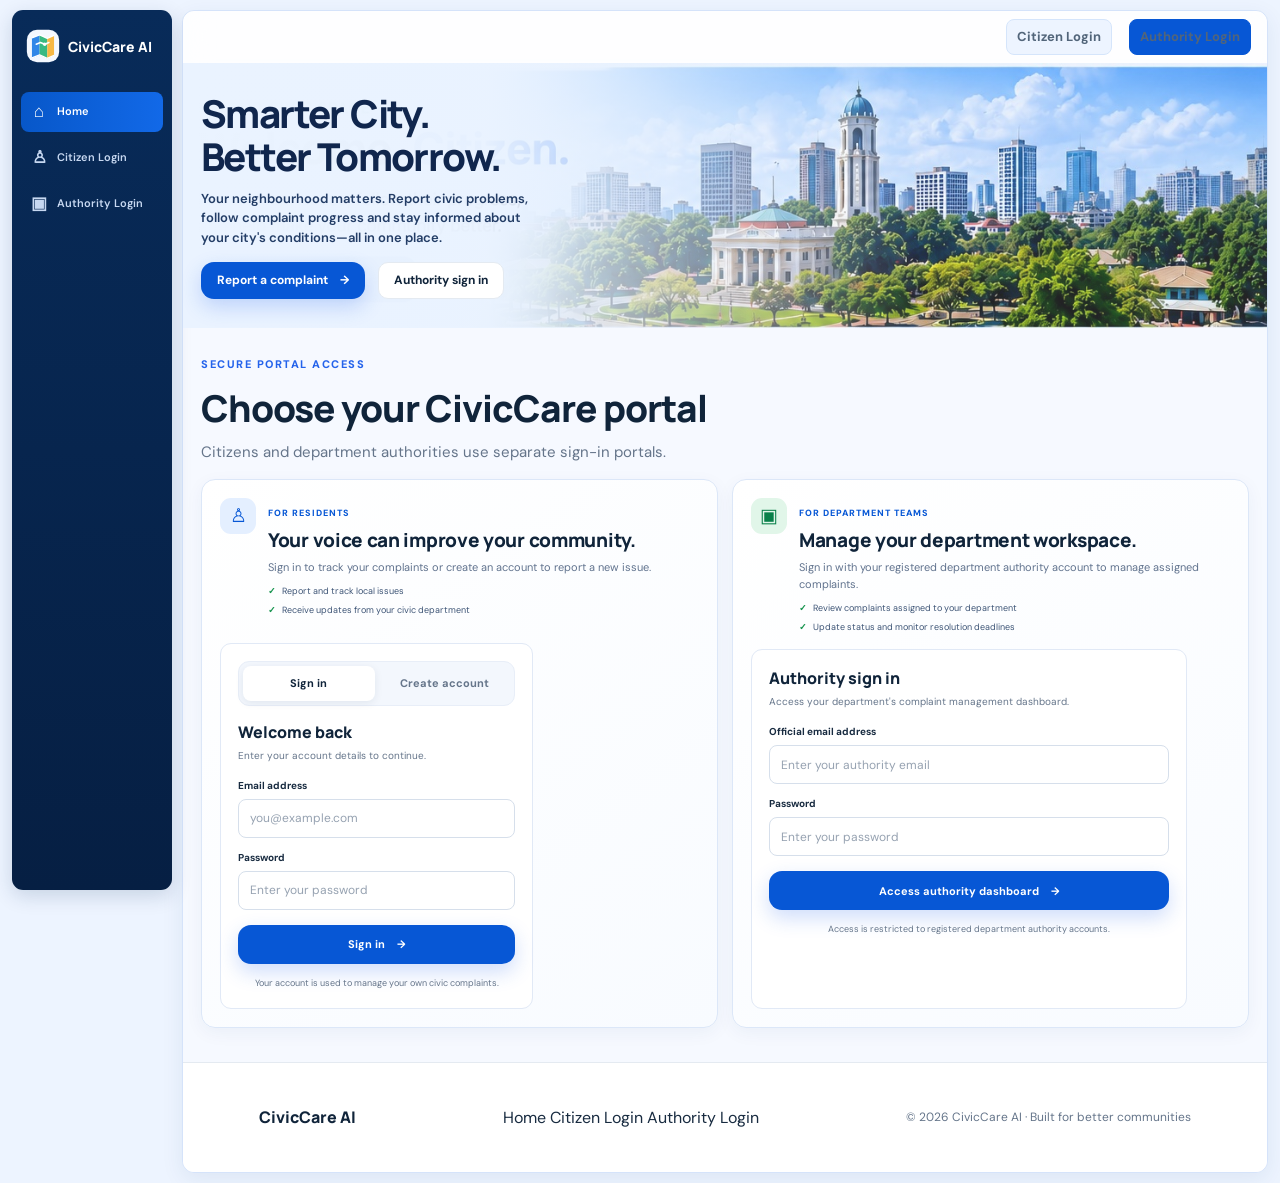
==== app/frontend/index.html @ 8f6accbf "Prepare CivicCare AI deployment Co-authored-by: Copilot <223556219+Copilot@users.noreply.github.com>" ====
<!DOCTYPE html>
<html lang="en">
<head>
    <meta charset="UTF-8">
    <meta name="viewport" content="width=device-width, initial-scale=1.0">
    <meta name="theme-color" content="#102b55">
    <meta name="description"
          content="CivicCare AI helps citizens report civic issues, track complaints and access urban safety information.">
    <title>CivicCare AI | Smarter Cities, Better Tomorrow</title>

    <link rel="preconnect" href="https://fonts.googleapis.com">
    <link rel="preconnect" href="https://fonts.gstatic.com" crossorigin>
    <link href="https://fonts.googleapis.com/css2?family=DM+Sans:wght@400;500;600;700;800&family=Manrope:wght@400;500;600;700;800&display=swap"
          rel="stylesheet">

    <link rel="stylesheet" href="css/style.css">
</head>

<body class="landing-page">

<div class="landing-shell">
<aside class="landing-sidebar" aria-label="CivicCare navigation">
    <a class="landing-sidebar-brand" href="#home">
        <img class="landing-brand-mark" src="assets/civiccare-mark.svg" alt="">
        <span>CivicCare AI</span>
    </a>
    <nav class="landing-sidebar-nav">
        <a class="is-active" href="#home"><span aria-hidden="true">⌂</span> Home</a>
        <a href="#citizen-access"><span aria-hidden="true">♙</span> Citizen Login</a>
        <a href="#authority-access"><span aria-hidden="true">▣</span> Authority Login</a>
    </nav>
</aside>
<div class="landing-content">
<header class="topbar">
    <nav class="public-nav" aria-label="Main navigation">
        <a class="landing-login-link citizen-login-link" href="#citizen-access">Citizen Login</a>
        <a class="landing-login-link authority-login-link" href="#authority-access">Authority Login</a>
    </nav>
</header>

<main>

    <!-- PUBLIC HERO -->
    <section class="hero" id="home">
        <div class="hero-content">

            <div class="eyebrow">
                <span class="status-dot"></span>
                SMARTER CIVIC SERVICES
            </div>

            <h1>
                Smarter City.<br>
                <span>Better Tomorrow.</span>
            </h1>

            <p class="hero-description">
                Your neighbourhood matters. Report civic problems,
                follow complaint progress and stay informed about
                your city's conditions—all in one place.
            </p>

            <div class="hero-actions">
                <a class="button button-primary" href="#citizen-access">
                    Report a complaint <span aria-hidden="true">→</span>
                </a>

                <a class="button button-secondary" href="#authority-access">
                    Authority sign in
                </a>
            </div>

            <div class="hero-note">
                <span aria-hidden="true">✓</span>
                A transparent connection between citizens and civic departments.
            </div>
        </div>

        <div class="hero-visual" aria-label="Illustration of a modern city">
            <div class="visual-glow"></div>

            <div class="visual-label">
                <span class="visual-label-icon">✦</span>
                <span>
                    <strong>Civic intelligence</strong>
                    <small>From reporting to resolution</small>
                </span>
            </div>

            <div class="city-art" aria-hidden="true">
                <div class="sun"></div>
                <div class="cloud cloud-one"></div>
                <div class="cloud cloud-two"></div>

                <div class="building building-one">
                    <span></span><span></span><span></span>
                </div>

                <div class="building building-two">
                    <span></span><span></span><span></span><span></span>
                </div>

                <div class="building building-three">
                    <span></span><span></span><span></span>
                </div>

                <div class="building building-four">
                    <span></span><span></span><span></span><span></span>
                </div>

                <div class="building building-five">
                    <span></span><span></span><span></span>
                </div>

                <div class="city-ground"></div>
                <div class="road"></div>
                <div class="road-line"></div>

                <div class="tree tree-one"><span></span></div>
                <div class="tree tree-two"><span></span></div>

                <div class="map-pin pin-one"><span>✓</span></div>
                <div class="map-pin pin-two"><span>+</span></div>
            </div>

            <div class="floating-card floating-card-top">
                <span class="floating-icon icon-blue">⌖</span>
                <span>
                    <strong>Report an issue</strong>
                    <small>Help improve your area</small>
                </span>
            </div>

            <div class="floating-card floating-card-bottom">
                <span class="floating-icon icon-green">✓</span>
                <span>
                    <strong>Track progress</strong>
                    <small>Stay informed at every step</small>
                </span>
                <span class="live-indicator"></span>
            </div>
        </div>
    </section>

    <!-- PORTAL SELECTION -->
    <section class="portal-section" id="portals" aria-labelledby="portals-title">

        <div class="section-heading">
            <div>
                <span class="section-kicker">SECURE PORTAL ACCESS</span>
                <h2 id="portals-title">Choose your CivicCare portal</h2>
                <p>Citizens and department authorities use separate sign-in portals.</p>
            </div>
        </div>

        <div class="portal-login-grid">

        <!-- CITIZEN LOGIN AND REGISTRATION -->
        <section class="auth-section citizen-auth-section" id="citizen-access"
                 aria-labelledby="citizen-auth-title">

            <div class="auth-intro">
                <span class="portal-icon citizen-icon" aria-hidden="true">♙</span>
                <span class="section-kicker">FOR RESIDENTS</span>
                <h2 id="citizen-auth-title">Your voice can improve your community.</h2>
                <p>
                    Sign in to track your complaints or create an
                    account to report a new issue.
                </p>
                <ul class="portal-benefits">
                    <li>Report and track local issues</li>
                    <li>Receive updates from your civic department</li>
                </ul>
            </div>

            <div class="auth-card">

                <div class="auth-tabs" role="tablist"
                     aria-label="Citizen account options">

                    <button type="button"
                            class="auth-tab active"
                            id="login-tab"
                            role="tab"
                            aria-selected="true"
                            aria-controls="login-panel">
                        Sign in
                    </button>

                    <button type="button"
                            class="auth-tab"
                            id="register-tab"
                            role="tab"
                            aria-selected="false"
                            aria-controls="register-panel">
                        Create account
                    </button>

                </div>

                <div id="auth-message"
                     class="auth-message"
                     role="status"
                     aria-live="polite"
                     hidden></div>


                <form id="login-panel" class="auth-form" novalidate>

                    <h3>Welcome back</h3>
                    <p class="form-description">
                        Enter your account details to continue.
                    </p>

                    <label for="login-email">Email address</label>
                    <input id="login-email"
                           name="email"
                           type="email"
                           autocomplete="email"
                           placeholder="you@example.com"
                           required>

                    <label for="login-password">Password</label>
                    <input id="login-password"
                           name="password"
                           type="password"
                           autocomplete="current-password"
                           placeholder="Enter your password"
                           required>

                    <button type="submit"
                            class="button button-primary auth-submit">
                        Sign in <span aria-hidden="true">→</span>
                    </button>

                </form>


                <form id="register-panel"
                      class="auth-form"
                      hidden
                      novalidate>

                    <h3>Create your citizen account</h3>
                    <p class="form-description">
                        Register to submit and track civic complaints.
                    </p>

                    <label for="register-name">Full name</label>
                    <input id="register-name"
                           name="full_name"
                           type="text"
                           autocomplete="name"
                           placeholder="Enter your full name"
                           maxlength="150"
                           required>

                    <label for="register-email">Email address</label>
                    <input id="register-email"
                           name="email"
                           type="email"
                           autocomplete="email"
                           placeholder="you@example.com"
                           required>

                    <label for="register-password">Password</label>
                    <input id="register-password"
                           name="password"
                           type="password"
                           autocomplete="new-password"
                           placeholder="Create a password"
                           minlength="8"
                           required>

                    <button type="submit"
                            class="button button-primary auth-submit">
                        Create account <span aria-hidden="true">→</span>
                    </button>

                </form>

                <form id="verify-email-panel"
                      class="auth-form"
                      hidden
                      novalidate>

                    <h3>Verify your email</h3>
                    <p class="form-description">
                        Enter the six-digit code sent to your email address.
                        The code expires in 10 minutes.
                    </p>

                    <label for="verification-email">Email address</label>
                    <input id="verification-email"
                           name="email"
                           type="email"
                           autocomplete="email"
                           required>

                    <label for="verification-code">Verification code</label>
                    <input id="verification-code"
                           name="code"
                           type="text"
                           inputmode="numeric"
                           autocomplete="one-time-code"
                           pattern="[0-9]{6}"
                           minlength="6"
                           maxlength="6"
                           placeholder="Enter 6-digit code"
                           required>

                    <button type="submit"
                            class="button button-primary auth-submit">
                        Verify email <span aria-hidden="true">→</span>
                    </button>

                    <button id="resend-verification"
                            type="button"
                            class="button button-secondary auth-submit">
                        Send a new code
                    </button>

                </form>

                <p class="auth-security">
                    Your account is used to manage your own civic complaints.
                </p>

            </div>
        </section>


        <!-- AUTHORITY LOGIN -->
        <section class="auth-section authority-auth-section" id="authority-access"
                 aria-labelledby="authority-auth-title">

            <div class="auth-intro">
                <span class="portal-icon authority-icon" aria-hidden="true">▣</span>
                <span class="section-kicker">FOR DEPARTMENT TEAMS</span>
                <h2 id="authority-auth-title">Manage your department workspace.</h2>
                <p>
                    Sign in with your registered department authority
                    account to manage assigned complaints.
                </p>
                <ul class="portal-benefits">
                    <li>Review complaints assigned to your department</li>
                    <li>Update status and monitor resolution deadlines</li>
                </ul>
            </div>

            <div class="auth-card">

                <div class="auth-card-heading">
                    <h3>Authority sign in</h3>

                    <p class="form-description">
                        Access your department's complaint management dashboard.
                    </p>
                </div>

                <div id="authority-auth-message"
                     class="auth-message"
                     role="status"
                     aria-live="polite"
                     hidden></div>

                <form id="authority-login-panel"
                      class="auth-form"
                      novalidate>

                    <label for="authority-login-email">
                        Official email address
                    </label>

                    <input id="authority-login-email"
                           name="email"
                           type="email"
                           autocomplete="username"
                           placeholder="Enter your authority email"
                           required>

                    <label for="authority-login-password">
                        Password
                    </label>

                    <input id="authority-login-password"
                           name="password"
                           type="password"
                           autocomplete="current-password"
                           placeholder="Enter your password"
                           required>

                    <button type="submit"
                            class="button button-primary auth-submit">
                        Access authority dashboard
                        <span aria-hidden="true">→</span>
                    </button>

                </form>

                <p class="auth-security">
                    Access is restricted to registered department authority accounts.
                </p>

            </div>
        </section>

        </div>
    </section>


</main>


<!-- FOOTER -->
<footer class="footer">

    <a class="footer-brand" href="index.html">
        CivicCare AI
    </a>

    <div class="footer-links">
        <a href="#home">Home</a>
        <a href="#citizen-access">Citizen Login</a>
        <a href="#authority-access">Authority Login</a>
    </div>

    <span>
        © <span id="footer-year">2026</span>
        CivicCare AI · Built for better communities
    </span>

</footer>

<script src="js/app.js"></script>

</div>
</div>
</body>
</html>
---- app/frontend/css/style.css ----
@import url('https://fonts.googleapis.com/css2?family=DM+Sans:wght@400;500;600;700&family=Manrope:wght@400;500;600;700;800&display=swap');

:root {
    --navy: #10243a;
    --navy-light: #18344f;
    --blue: #2463eb;
    --blue-light: #eaf1ff;
    --green: #17845d;
    --green-light: #e4f5ed;
    --text: #182b40;
    --muted: #65758a;
    --surface: #ffffff;
    --background: #f6f8fb;
    --border: #e4eaf1;
    --radius: 20px;
    --shadow: 0 18px 50px rgba(16, 36, 58, 0.08);
}

* {
    box-sizing: border-box;
    margin: 0;
    padding: 0;
}

html {
    scroll-behavior: smooth;
    scroll-padding-top: 90px;
}

body {
    font-family: 'DM Sans', sans-serif;
    color: var(--text);
    background: var(--background);
    line-height: 1.6;
    -webkit-font-smoothing: antialiased;
}

a {
    color: inherit;
    text-decoration: none;
}

.topbar {
    min-height: 82px;
    padding: 0 7%;
    display: flex;
    align-items: center;
    justify-content: space-between;
    background: rgba(255, 255, 255, 0.96);
    border-bottom: 1px solid var(--border);
}

.brand {
    display: flex;
    align-items: center;
    gap: 12px;
}

.brand-icon {
    width: 44px;
    height: 44px;
    display: grid;
    place-items: center;
    color: white;
    background: var(--blue);
    border-radius: 13px;
    font-family: 'Manrope', sans-serif;
    font-size: 25px;
    font-weight: 800;
}

.brand-copy {
    display: flex;
    flex-direction: column;
    line-height: 1.3;
}

.brand-copy strong {
    font-family: 'Manrope', sans-serif;
    font-size: 19px;
    font-weight: 800;
    letter-spacing: -0.7px;
}

.brand-copy strong span {
    color: var(--blue);
}

.brand-copy small {
    margin-top: 3px;
    color: var(--muted);
    font-size: 9px;
    font-weight: 700;
    letter-spacing: 1.4px;
}

.topbar-link {
    color: var(--navy);
    font-size: 14px;
    font-weight: 700;
}

.topbar-link span {
    margin-left: 6px;
    color: var(--blue);
}

.hero {
    min-height: 550px;
    padding: 75px 9% 85px;
    display: grid;
    grid-template-columns: 1.05fr 0.95fr;
    align-items: center;
    gap: 60px;
    overflow: hidden;
    background:
        radial-gradient(ellipse at 82% 35%, #e5edff 0, transparent 42%),
        linear-gradient(120deg, #ffffff 15%, #f4f7ff 100%);
}

.hero-content {
    max-width: 570px;
}

.eyebrow {
    display: inline-flex;
    align-items: center;
    gap: 9px;
    padding: 8px 13px;
    color: #2354bd;
    background: #eaf1ff;
    border: 1px solid #d9e5ff;
    border-radius: 30px;
    font-size: 11px;
    font-weight: 800;
    letter-spacing: 1.1px;
}

.status-dot,
.live-indicator {
    width: 8px;
    height: 8px;
    background: #19a66e;
    border-radius: 50%;
}

.hero h1 {
    margin-top: 25px;
    color: var(--navy);
    font-family: 'Manrope', sans-serif;
    font-size: clamp(38px, 4.4vw, 61px);
    font-weight: 800;
    line-height: 1.12;
    letter-spacing: -2.6px;
}

.hero h1 span {
    color: var(--blue);
}

.hero-description {
    max-width: 520px;
    margin-top: 23px;
    color: var(--muted);
    font-size: 16px;
    line-height: 1.9;
}

.hero-actions {
    display: flex;
    flex-wrap: wrap;
    gap: 13px;
    margin-top: 31px;
}

.button {
    min-height: 49px;
    padding: 0 21px;
    display: inline-flex;
    align-items: center;
    justify-content: center;
    gap: 12px;
    border: 1px solid transparent;
    border-radius: 10px;
    font-size: 14px;
    font-weight: 700;
    transition: transform 0.2s ease, box-shadow 0.2s ease;
}

.button:hover,
.portal-link:hover {
    transform: translateY(-2px);
}

.button-primary {
    color: white;
    background: var(--blue);
    box-shadow: 0 8px 20px rgba(36, 99, 235, 0.22);
}

.button-primary:hover {
    box-shadow: 0 12px 25px rgba(36, 99, 235, 0.3);
}

.button-secondary {
    color: var(--navy);
    background: white;
    border-color: var(--border);
}

.hero-note {
    margin-top: 24px;
    color: var(--muted);
    font-size: 12px;
}

.hero-note span {
    margin-right: 6px;
    color: var(--green);
    font-weight: 800;
}

.hero-visual {
    min-height: 390px;
    position: relative;
    display: flex;
    align-items: center;
    justify-content: center;
}

.visual-glow {
    position: absolute;
    width: 320px;
    height: 320px;
    background: #dce7ff;
    border-radius: 50%;
    filter: blur(2px);
}

.visual-label {
    position: absolute;
    top: 0;
    left: 4%;
    z-index: 3;
    padding: 13px 16px;
    display: flex;
    align-items: center;
    gap: 11px;
    background: white;
    border: 1px solid var(--border);
    border-radius: 13px;
    box-shadow: var(--shadow);
}

.visual-label-icon {
    width: 36px;
    height: 36px;
    display: grid;
    place-items: center;
    color: var(--blue);
    background: var(--blue-light);
    border-radius: 10px;
    font-size: 22px;
}

.visual-label strong,
.floating-card strong {
    display: block;
    color: var(--navy);
    font-size: 12px;
}

.visual-label small,
.floating-card small {
    display: block;
    margin-top: 2px;
    color: var(--muted);
    font-size: 10px;
}

.city-art {
    position: relative;
    width: 100%;
    max-width: 460px;
    height: 320px;
    overflow: hidden;
    border: 1px solid #dce5fa;
    border-radius: 45% 45% 24px 24px;
    background: linear-gradient(180deg, #dbe8ff 0%, #f5f8ff 78%);
    box-shadow: 0 24px 60px rgba(41, 76, 142, 0.13);
}

.sun {
    position: absolute;
    top: 35px;
    right: 70px;
    width: 55px;
    height: 55px;
    background: #ffda8b;
    border-radius: 50%;
}

.cloud {
    position: absolute;
    width: 58px;
    height: 15px;
    background: rgba(255, 255, 255, 0.9);
    border-radius: 30px;
}

.cloud::before,
.cloud::after {
    position: absolute;
    content: '';
    background: inherit;
    border-radius: 50%;
}

.cloud::before {
    width: 22px;
    height: 22px;
    left: 10px;
    top: -10px;
}

.cloud::after {
    width: 18px;
    height: 18px;
    right: 10px;
    top: -7px;
}

.cloud-one {
    top: 65px;
    left: 45px;
}

.cloud-two {
    top: 105px;
    right: 32px;
    transform: scale(0.75);
}

.building {
    position: absolute;
    bottom: 75px;
    display: flex;
    align-content: start;
    justify-content: center;
    flex-wrap: wrap;
    gap: 10px;
    padding: 14px 8px;
    border-radius: 5px 5px 0 0;
    background: #91a9d2;
}

.building span {
    width: 9px;
    height: 13px;
    background: #e6efff;
    border-radius: 2px;
}

.building-one {
    left: 9%;
    width: 62px;
    height: 115px;
    background: #91a9d2;
}

.building-two {
    left: 24%;
    width: 75px;
    height: 160px;
    background: #6d8dbc;
}

.building-three {
    left: 42%;
    width: 69px;
    height: 128px;
    background: #a4b7d7;
}

.building-four {
    right: 17%;
    width: 78px;
    height: 177px;
    background: #7795c2;
}

.building-five {
    right: 4%;
    width: 50px;
    height: 105px;
    background: #a5b8d6;
}

.city-ground {
    position: absolute;
    bottom: 65px;
    width: 100%;
    height: 16px;
    background: #91c9b0;
}

.road {
    position: absolute;
    bottom: 0;
    width: 100%;
    height: 68px;
    background: #536b88;
}

.road-line {
    position: absolute;
    bottom: 31px;
    left: 0;
    width: 100%;
    border-top: 3px dashed #ffffff;
}

.tree {
    position: absolute;
    z-index: 2;
    bottom: 65px;
    width: 22px;
    height: 36px;
    background: #21835d;
    border-radius: 50% 50% 35% 35%;
}

.tree::after {
    position: absolute;
    content: '';
    bottom: -11px;
    left: 9px;
    width: 5px;
    height: 16px;
    background: #7e634b;
}

.tree-one {
    left: 6%;
}

.tree-two {
    right: 6%;
    transform: scale(1.15);
}

.map-pin {
    position: absolute;
    z-index: 3;
    width: 34px;
    height: 34px;
    display: grid;
    place-items: center;
    color: white;
    background: var(--blue);
    border: 3px solid white;
    border-radius: 50% 50% 50% 4px;
    box-shadow: 0 4px 12px #536f9b;
    transform: rotate(-45deg);
}

.map-pin span {
    transform: rotate(45deg);
    font-weight: 800;
}

.pin-one {
    top: 125px;
    left: 35%;
}

.pin-two {
    top: 165px;
    right: 20%;
    background: #159565;
}

.floating-card {
    position: absolute;
    z-index: 4;
    padding: 13px 15px;
    display: flex;
    align-items: center;
    gap: 11px;
    background: white;
    border: 1px solid var(--border);
    border-radius: 13px;
    box-shadow: var(--shadow);
}

.floating-card-top {
    top: 96px;
    right: -4%;
}

.floating-card-bottom {
    bottom: 4px;
    left: -3%;
}

.floating-icon {
    width: 36px;
    height: 36px;
    display: grid;
    place-items: center;
    border-radius: 10px;
    font-size: 20px;
    font-weight: 800;
}

.icon-blue {
    color: var(--blue);
    background: var(--blue-light);
}

.icon-green {
    color: var(--green);
    background: var(--green-light);
}

.live-indicator {
    margin-left: 7px;
    flex-shrink: 0;
}

.portal-section,
.process-section {
    max-width: 1180px;
    margin: 0 auto;
    padding: 85px 35px;
}

.section-heading {
    margin-bottom: 30px;
    display: flex;
    align-items: end;
    justify-content: space-between;
    gap: 20px;
}

.section-kicker {
    color: var(--blue);
    font-size: 11px;
    font-weight: 800;
    letter-spacing: 1.5px;
}

.section-heading h2,
.closing-banner h2 {
    margin-top: 9px;
    color: var(--navy);
    font-family: 'Manrope', sans-serif;
    font-size: clamp(28px, 3vw, 37px);
    font-weight: 800;
    line-height: 1.25;
    letter-spacing: -1px;
}

.section-heading p {
    margin-top: 9px;
    color: var(--muted);
    font-size: 15px;
}

.section-number {
    padding-bottom: 6px;
    color: #8491a3;
    font-size: 12px;
    font-weight: 700;
    letter-spacing: 1px;
}

.portal-grid {
    display: grid;
    grid-template-columns: repeat(2, minmax(0, 1fr));
    gap: 24px;
}

.portal-card {
    min-height: 300px;
    padding: 29px;
    background: white;
    border: 1px solid var(--border);
    border-radius: var(--radius);
    box-shadow: 0 10px 35px rgba(16, 36, 58, 0.035);
    transition: transform 0.2s ease, box-shadow 0.2s ease;
}

.portal-card:hover {
    transform: translateY(-4px);
    box-shadow: var(--shadow);
}

.portal-icon {
    width: 51px;
    height: 51px;
    display: grid;
    place-items: center;
    border-radius: 14px;
    font-size: 26px;
}

.citizen-icon {
    color: var(--blue);
    background: var(--blue-light);
}

.authority-icon {
    color: var(--green);
    background: var(--green-light);
}

.portal-tag {
    display: block;
    margin-top: 20px;
    color: var(--muted);
    font-size: 10px;
    font-weight: 800;
    letter-spacing: 1.2px;
}

.portal-card h3 {
    margin-top: 5px;
    color: var(--navy);
    font-family: 'Manrope', sans-serif;
    font-size: 23px;
    font-weight: 800;
}

.portal-card p {
    max-width: 420px;
    margin-top: 9px;
    color: var(--muted);
    font-size: 14px;
    line-height: 1.8;
}

.portal-link {
    display: inline-flex;
    align-items: center;
    gap: 10px;
    margin-top: 22px;
    color: var(--blue);
    font-size: 13px;
    font-weight: 800;
    transition: transform 0.2s ease;
}

.authority-card .portal-link {
    color: var(--green);
}

.access-placeholder {
    margin-top: 15px;
    padding: 19px 22px;
    scroll-margin-top: 100px;
    background: white;
    border: 1px dashed #c9d5e4;
    border-radius: 12px;
}

.access-placeholder strong {
    color: var(--navy);
    font-size: 14px;
}

.access-placeholder p {
    margin-top: 4px;
    color: var(--muted);
    font-size: 13px;
}

.process-section {
    padding-top: 25px;
}

.process-grid {
    display: grid;
    grid-template-columns: repeat(3, minmax(0, 1fr));
    gap: 22px;
}

.process-item {
    padding: 25px;
    background: white;
    border: 1px solid var(--border);
    border-radius: 15px;
}

.process-number {
    color: var(--blue);
    font-family: 'Manrope', sans-serif;
    font-size: 30px;
    font-weight: 800;
    letter-spacing: -1px;
}

.process-item h3 {
    margin-top: 13px;
    color: var(--navy);
    font-size: 19px;
}

.process-item p {
    margin-top: 8px;
    color: var(--muted);
    font-size: 14px;
    line-height: 1.8;
}

.closing-banner {
    margin: 0 7% 65px;
    padding: 44px 48px;
    display: flex;
    align-items: center;
    justify-content: space-between;
    gap: 25px;
    color: white;
    background:
        radial-gradient(ellipse at 85% 15%, #294b74 0%, transparent 45%),
        var(--navy);
    border-radius: 22px;
}

.closing-banner .section-kicker {
    color: #9fc1ff;
}

.closing-banner h2 {
    color: white;
    font-size: clamp(25px, 3vw, 34px);
}

.button-light {
    flex-shrink: 0;
    color: var(--navy);
    background: white;
}

.footer {
    min-height: 110px;
    padding: 25px 7%;
    display: flex;
    align-items: center;
    justify-content: space-between;
    flex-wrap: wrap;
    gap: 12px 25px;
    background: white;
    border-top: 1px solid var(--border);
}

.footer-brand {
    color: var(--navy);
    font-family: 'Manrope', sans-serif;
    font-weight: 800;
}

.footer p,
.footer > span {
    color: var(--muted);
    font-size: 12px;
}
/* SLA and emergency indicators */
.authority-due-date {
    min-width: 155px;
}

.sla-badge {
    display: inline-block;
    padding: 5px 10px;
    margin: 3px 0;
    border-radius: 6px;
    font-size: 12px;
    font-weight: 700;
}

.sla-overdue {
    background: #fee2e2;
    color: #991b1b;
}

.sla-emergency {
    background: #ffedd5;
    color: #9a3412;
}

.sla-muted {
    color: #64748b;
    font-size: 12px;
}
@media (max-width: 1050px) {
    .hero {
        padding-right: 6%;
        padding-left: 6%;
        gap: 35px;
    }

    .floating-card-top {
        right: -1%;
    }

    .floating-card-bottom {
        left: -1%;
    }
}

@media (max-width: 800px) {
    .hero {
        grid-template-columns: 1fr;
        padding: 60px 7% 70px;
    }

    .hero-content {
        max-width: 650px;
    }

    .hero-visual {
        width: 100%;
        max-width: 550px;
        margin: 10px auto 0;
    }

    .portal-section,
    .process-section {
        padding: 65px 6%;
    }

    .closing-banner {
        margin-right: 6%;
        margin-left: 6%;
        padding: 35px;
    }
}

@media (max-width: 560px) {
    .topbar {
        min-height: 72px;
        padding: 0 5%;
    }

    .brand-icon {
        width: 39px;
        height: 39px;
    }

    .brand-copy strong {
        font-size: 17px;
    }

    .brand-copy small {
        font-size: 8px;
        letter-spacing: 0.9px;
    }

    .topbar-link {
        font-size: 12px;
    }

    .hero {
        padding: 48px 6% 55px;
    }

    .hero h1 {
        font-size: clamp(37px, 10vw, 49px);
        letter-spacing: -1.7px;
    }

    .hero-description {
        font-size: 14px;
    }

    .hero-visual {
        min-height: 320px;
    }

    .city-art {
        height: 270px;
    }

    .visual-glow {
        width: 250px;
        height: 250px;
    }

    .visual-label {
        left: 0;
        top: -3px;
        padding: 9px 11px;
    }

    .visual-label-icon {
        width: 30px;
        height: 30px;
    }

    .floating-card {
        padding: 10px;
        gap: 8px;
    }

    .floating-card-top {
        top: 76px;
        right: -3px;
    }

    .floating-card-bottom {
        bottom: -2px;
        left: -3px;
    }

    .floating-icon {
        width: 31px;
        height: 31px;
        font-size: 17px;
    }

    .floating-card strong {
        font-size: 10px;
    }

    .floating-card small {
        font-size: 9px;
    }

    .building {
        bottom: 67px;
        gap: 7px;
        padding: 12px 6px;
    }

    .building-one {
        height: 90px;
    }

    .building-two {
        height: 130px;
    }

    .building-three {
        height: 105px;
    }

    .building-four {
        height: 145px;
    }

    .building-five {
        height: 85px;
    }

    .city-ground {
        bottom: 57px;
    }

    .road {
        height: 60px;
    }

    .road-line {
        bottom: 27px;
    }

    .tree {
        bottom: 57px;
    }

    .portal-grid,
    .process-grid {
        grid-template-columns: 1fr;
    }

    .portal-card {
        min-height: auto;
        padding: 24px;
    }

    .section-heading {
        align-items: start;
    }

    .section-number {
        font-size: 10px;
        white-space: nowrap;
    }

    .closing-banner {
        margin-bottom: 40px;
        padding: 30px 23px;
        align-items: flex-start;
        flex-direction: column;
    }

    .footer {
        align-items: flex-start;
        flex-direction: column;
        gap: 8px;
    }
}

@media (prefers-reduced-motion: reduce) {
    *,
    *::before,
    *::after {
        scroll-behavior: auto !important;
        transition-duration: 0.01ms !important;
    }
}


/* Citizen authentication */

.auth-section {
    max-width: 1180px;
    margin: 0 auto;
    padding: 65px 35px 90px;
    display: grid;
    grid-template-columns: 0.9fr 1.1fr;
    align-items: start;
    gap: 55px;
    scroll-margin-top: 90px;
}

.auth-intro h2 {
    margin-top: 12px;
    color: var(--navy);
    font-family: 'Manrope', sans-serif;
    font-size: clamp(28px, 3vw, 40px);
    line-height: 1.25;
    letter-spacing: -1px;
}

.auth-intro > p {
    margin-top: 15px;
    color: var(--muted);
    font-size: 15px;
    line-height: 1.9;
}

.auth-card {
    padding: 28px;
    background: white;
    border: 1px solid var(--border);
    border-radius: var(--radius);
    box-shadow: var(--shadow);
}

.auth-tabs {
    display: grid;
    grid-template-columns: 1fr 1fr;
    gap: 7px;
    padding: 5px;
    background: var(--background);
    border-radius: 11px;
}

.auth-tab {
    min-height: 43px;
    padding: 8px;
    color: var(--muted);
    background: transparent;
    border: 0;
    border-radius: 8px;
    font: inherit;
    font-size: 14px;
    font-weight: 700;
    cursor: pointer;
}

.auth-tab.active {
    color: var(--navy);
    background: white;
    box-shadow: 0 2px 8px rgba(16, 36, 58, 0.08);
}

.auth-form {
    margin-top: 25px;
}

.auth-form h3 {
    color: var(--navy);
    font-family: 'Manrope', sans-serif;
    font-size: 22px;
    line-height: 1.4;
}

.form-description {
    margin-top: 5px;
    margin-bottom: 23px;
    color: var(--muted);
    font-size: 13px;
    line-height: 1.7;
}

.auth-form label {
    display: block;
    margin: 17px 0 7px;
    color: var(--text);
    font-size: 13px;
    font-weight: 700;
}

.auth-form input {
    width: 100%;
    min-height: 49px;
    padding: 12px 14px;
    color: var(--text);
    background: white;
    border: 1px solid #d6dfeb;
    border-radius: 9px;
    font-family: inherit;
    font-size: 16px;
}

.auth-form input::placeholder {
    color: #96a2b1;
}

.auth-form input:focus {
    outline: 3px solid #dce7ff;
    border-color: var(--blue);
}

.auth-submit {
    width: 100%;
    margin-top: 24px;
    cursor: pointer;
    font-family: inherit;
}

.auth-submit:disabled {
    cursor: wait;
    opacity: 0.65;
}

.auth-security {
    margin-top: 21px;
    color: var(--muted);
    font-size: 12px;
    line-height: 1.7;
    text-align: center;
}

.auth-message {
    margin-top: 18px;
    padding: 12px 14px;
    color: var(--navy);
    background: var(--blue-light);
    border: 1px solid #d6e3ff;
    border-radius: 9px;
    font-size: 13px;
    line-height: 1.7;
    overflow-wrap: anywhere;
}

.auth-message.error {
    color: #a12424;
    background: #fff0f0;
    border-color: #f2cccc;
}

.auth-message.success {
    color: #116b49;
    background: #e8f7ef;
    border-color: #c5ead6;
}

@media (max-width: 800px) {
    .auth-section {
        grid-template-columns: 1fr;
        gap: 25px;
        padding: 55px 6%;
    }

    .auth-intro {
        max-width: 600px;
    }
}

@media (max-width: 480px) {
    .auth-card {
        padding: 20px;
    }

    .auth-section {
        padding-right: 5%;
        padding-left: 5%;
    }
}


/* ==========================================
   CIVICCARE AI — CITIZEN DASHBOARD
   ========================================== */

.dashboard-page {
    min-height: 100vh;
    background: #f4f7fb;
    color: #243449;
    font-family: "DM Sans", sans-serif;
}

.dashboard-page * {
    box-sizing: border-box;
}

.dashboard-header {
    position: sticky;
    top: 0;
    z-index: 50;
    min-height: 82px;
    padding: 14px clamp(20px, 5vw, 70px);
    display: flex;
    justify-content: space-between;
    align-items: center;
    gap: 20px;
    background: #ffffff;
    border-bottom: 1px solid #e3eaf2;
    box-shadow: 0 3px 14px rgba(16, 36, 58, 0.04);
}

.dashboard-header .brand {
    display: inline-flex;
    align-items: center;
    gap: 12px;
    text-decoration: none;
}

.dashboard-header .brand-mark {
    width: 44px;
    height: 44px;
    display: grid;
    place-items: center;
    border-radius: 13px;
    background: #174ea6;
    color: white;
    font-family: "Manrope", sans-serif;
    font-size: 25px;
    font-weight: 800;
}

.dashboard-header .brand-copy {
    display: flex;
    flex-direction: column;
    gap: 3px;
}

.dashboard-header .brand-copy strong {
    color: #10243a;
    font-family: "Manrope", sans-serif;
    font-size: 20px;
    font-weight: 800;
}

.dashboard-header .brand-copy strong span {
    color: #2864c5;
}

.dashboard-header .brand-copy small {
    color: #718096;
    font-size: 9px;
    font-weight: 700;
    letter-spacing: 1.3px;
}

.dashboard-header-actions {
    display: flex;
    align-items: center;
    gap: 22px;
}

.citizen-indicator {
    display: inline-flex;
    align-items: center;
    gap: 8px;
    color: #526277;
    font-size: 13px;
    font-weight: 600;
}

.status-dot {
    width: 9px;
    height: 9px;
    border-radius: 50%;
    background: #1b9b68;
    box-shadow: 0 0 0 4px #e3f7ed;
}

.dashboard-page .button {
    min-height: 44px;
    padding: 11px 18px;
    display: inline-flex;
    justify-content: center;
    align-items: center;
    gap: 9px;
    border-radius: 9px;
    font-family: "DM Sans", sans-serif;
    font-size: 14px;
    font-weight: 700;
    text-decoration: none;
    transition: background 0.2s ease, border-color 0.2s ease, transform 0.2s ease;
    cursor: pointer;
}

.dashboard-page .button-primary {
    color: white;
    background: #174ea6;
    border: 1px solid #174ea6;
}

.dashboard-page .button-primary:hover {
    background: #123e87;
    border-color: #123e87;
    transform: translateY(-1px);
}

.dashboard-page .button-outline {
    color: #24476e;
    background: white;
    border: 1px solid #d6e0ec;
}

.dashboard-page .button-outline:hover {
    background: #f0f5fc;
    border-color: #9bb7df;
}

.dashboard-page .button:disabled {
    opacity: 0.65;
    cursor: wait;
    transform: none;
}

.dashboard-main {
    width: min(1440px, 100%);
    margin: 0 auto;
    padding: 42px clamp(20px, 5vw, 70px) 65px;
}

.dashboard-welcome {
    display: flex;
    justify-content: space-between;
    align-items: center;
    gap: 25px;
    margin-bottom: 34px;
}

.dashboard-welcome h1 {
    margin-top: 10px;
    color: #10243a;
    font-family: "Manrope", sans-serif;
    font-size: clamp(27px, 3.2vw, 38px);
    font-weight: 800;
    letter-spacing: -1.2px;
    line-height: 1.3;
}

.dashboard-welcome h1 span {
    color: #205bb4;
}

.dashboard-welcome p {
    max-width: 670px;
    margin-top: 10px;
    color: #64748b;
    font-size: 15px;
    line-height: 1.8;
}

.dashboard-page .section-kicker {
    color: #2864c5;
    font-size: 11px;
    font-weight: 800;
    letter-spacing: 1.7px;
}

.dashboard-stats {
    display: grid;
    grid-template-columns: repeat(4, minmax(0, 1fr));
    gap: 19px;
    margin-bottom: 29px;
}

.stat-card {
    min-height: 150px;
    padding: 23px;
    display: flex;
    flex-direction: column;
    align-items: flex-start;
    background: #ffffff;
    border: 1px solid #e1e8f1;
    border-radius: 15px;
    box-shadow: 0 5px 18px rgba(16, 36, 58, 0.035);
}

.stat-label {
    color: #64748b;
    font-size: 13px;
    font-weight: 600;
}

.stat-card strong {
    margin-top: 12px;
    color: #10243a;
    font-family: "Manrope", sans-serif;
    font-size: 34px;
    font-weight: 800;
    line-height: 1.2;
}

.stat-caption {
    margin-top: 7px;
    color: #8a98aa;
    font-size: 12px;
}

.dashboard-panel {
    margin-top: 27px;
    padding: clamp(20px, 3vw, 32px);
    background: #ffffff;
    border: 1px solid #e1e8f1;
    border-radius: 16px;
    box-shadow: 0 5px 18px rgba(16, 36, 58, 0.035);
    scroll-margin-top: 105px;
}

.panel-heading {
    display: flex;
    justify-content: space-between;
    align-items: center;
    gap: 20px;
    margin-bottom: 25px;
}

.panel-heading h2 {
    margin-top: 7px;
    color: #10243a;
    font-family: "Manrope", sans-serif;
    font-size: clamp(21px, 2vw, 26px);
    font-weight: 800;
    letter-spacing: -0.5px;
}

.panel-heading p {
    margin-top: 7px;
    color: #64748b;
    font-size: 14px;
    line-height: 1.8;
}

.complaint-form .form-grid {
    display: grid;
    grid-template-columns: repeat(2, minmax(0, 1fr));
    gap: 21px;
}

.complaint-form .form-field {
    min-width: 0;
}

.complaint-form .form-field-full {
    grid-column: 1 / -1;
}

.complaint-form label {
    display: block;
    margin-bottom: 9px;
    color: #263b53;
    font-size: 13px;
    font-weight: 700;
}

.complaint-form input,
.complaint-form select,
.complaint-form textarea {
    width: 100%;
    min-height: 49px;
    padding: 13px 14px;
    color: #243449;
    background: #ffffff;
    border: 1px solid #d5dfeb;
    border-radius: 9px;
    font-family: "DM Sans", sans-serif;
    font-size: 15px;
}

.complaint-form textarea {
    min-height: 135px;
    resize: vertical;
    line-height: 1.7;
}

.complaint-form input::placeholder,
.complaint-form textarea::placeholder {
    color: #97a4b5;
}

.complaint-form input:focus,
.complaint-form select:focus,
.complaint-form textarea:focus {
    outline: 3px solid #e0eaff;
    border-color: #2864c5;
}

.complaint-form > button {
    margin-top: 23px;
}

.complaints-heading {
    margin-bottom: 22px;
}

.complaints-table-wrap {
    width: 100%;
    overflow-x: auto;
    border: 1px solid #e5ebf3;
    border-radius: 11px;
}

.complaints-table {
    width: 100%;
    min-width: 830px;
    border-collapse: collapse;
    text-align: left;
}

.complaints-table thead {
    background: #f5f8fc;
}

.complaints-table th {
    padding: 15px 16px;
    color: #526277;
    border-bottom: 1px solid #e2e9f2;
    font-size: 11px;
    font-weight: 800;
    letter-spacing: 0.5px;
    text-transform: uppercase;
    white-space: nowrap;
}

.complaints-table td {
    padding: 17px 16px;
    color: #40536a;
    border-bottom: 1px solid #edf1f6;
    font-size: 13px;
    line-height: 1.7;
    vertical-align: middle;
}

.complaints-table tbody tr:last-child td {
    border-bottom: 0;
}

.complaints-table tbody tr:hover {
    background: #fafcff;
}

.table-empty {
    padding: 32px !important;
    color: #718096 !important;
    text-align: center;
}

.complaint-title-cell {
    max-width: 250px;
    color: #172f4a !important;
    font-weight: 700;
    overflow-wrap: anywhere;
}

.complaint-status {
    display: inline-flex;
    align-items: center;
    justify-content: center;
    padding: 6px 10px;
    border-radius: 30px;
    font-size: 11px;
    font-weight: 800;
    white-space: nowrap;
}

.status-submitted {
    color: #8b5a08;
    background: #fff3d6;
}

.status-in-progress {
    color: #174ea6;
    background: #e6efff;
}

.status-resolved {
    color: #116b49;
    background: #e0f6eb;
}

.status-rejected {
    color: #a12424;
    background: #ffebeb;
}

.status-default {
    color: #526277;
    background: #edf1f6;
}

.table-action {
    padding: 7px 10px;
    color: #174ea6;
    background: #edf4ff;
    border: 1px solid #d7e6ff;
    border-radius: 7px;
    font-family: inherit;
    font-size: 12px;
    font-weight: 700;
    cursor: pointer;
}

.table-action:hover {
    background: #dceaff;
}

.history-entry {
    position: relative;
    margin: 0 0 0 8px;
    padding: 4px 0 24px 26px;
    border-left: 2px solid #d9e5f7;
}

.history-entry:last-child {
    border-left-color: transparent;
}

.history-entry::before {
    position: absolute;
    top: 5px;
    left: -7px;
    width: 12px;
    height: 12px;
    content: "";
    background: #2864c5;
    border: 2px solid white;
    border-radius: 50%;
    box-shadow: 0 0 0 2px #d9e5f7;
}

.history-entry strong {
    color: #173452;
    font-size: 14px;
}

.history-entry time {
    display: block;
    margin-top: 5px;
    color: #8492a5;
    font-size: 12px;
}

.history-entry p {
    margin-top: 7px;
    color: #64748b;
    font-size: 13px;
    line-height: 1.7;
}

.dashboard-footer {
    padding: 24px clamp(20px, 5vw, 70px);
    display: flex;
    justify-content: space-between;
    align-items: center;
    gap: 18px;
    color: #718096;
    background: #ffffff;
    border-top: 1px solid #e3eaf2;
    font-size: 12px;
    line-height: 1.7;
}

/* The HTML hidden attribute must remain effective. */
.dashboard-page [hidden] {
    display: none !important;
}

@media (max-width: 1050px) {
    .dashboard-stats {
        grid-template-columns: repeat(2, minmax(0, 1fr));
    }

    .dashboard-main {
        padding-top: 32px;
    }
}

@media (max-width: 700px) {
    .dashboard-header {
        min-height: 72px;
        padding: 12px 18px;
    }

    .dashboard-header .brand-mark {
        width: 39px;
        height: 39px;
    }

    .dashboard-header .brand-copy strong {
        font-size: 17px;
    }

    .dashboard-header .brand-copy small {
        font-size: 8px;
        letter-spacing: 0.8px;
    }

    .dashboard-header-actions {
        gap: 10px;
    }

    .citizen-indicator {
        display: none;
    }

    .dashboard-main {
        padding: 29px 17px 45px;
    }

    .dashboard-welcome {
        align-items: flex-start;
        flex-direction: column;
        gap: 18px;
    }

    .dashboard-welcome > button {
        width: 100%;
    }

    .dashboard-stats {
        gap: 12px;
    }

    .stat-card {
        min-height: 135px;
        padding: 17px;
    }

    .stat-card strong {
        font-size: 30px;
    }

    .dashboard-panel {
        padding: 20px 16px;
    }

    .complaint-form .form-grid {
        grid-template-columns: 1fr;
        gap: 17px;
    }

    .complaint-form .form-field-full {
        grid-column: auto;
    }

    .panel-heading {
        align-items: flex-start;
    }

    .dashboard-footer {
        align-items: flex-start;
        flex-direction: column;
        padding: 22px 18px;
    }
}

@media (max-width: 420px) {
    .dashboard-header .brand-copy small {
        display: none;
    }

    .dashboard-header .brand-copy strong {
        font-size: 15px;
    }

    .logout-button {
        padding: 9px 11px !important;
        font-size: 12px !important;
    }

    .dashboard-stats {
        grid-template-columns: 1fr 1fr;
    }

    .stat-card {
        padding: 14px;
    }

    .stat-label {
        font-size: 12px;
    }

    .stat-card strong {
        font-size: 27px;
    }

    .stat-caption {
        font-size: 11px;
    }

    .complaints-heading {
        align-items: flex-start;
    }
}

.ai-category-result {
    margin-top: 12px;
    padding: 14px 16px;
    border: 1px solid #b8d9f8;
    border-radius: 10px;
    background: #eff6ff;
    color: #173b65;
    font-size: 15px;
    line-height: 1.6;
}

.ai-category-result strong {
    display: block;
    margin-bottom: 4px;
}

.ai-category-result small {
    display: block;
    margin-top: 5px;
    color: #475569;
}


/* AI category prediction and confidence display */
.ai-category-result {
    display: flex;
    flex-direction: column;
    gap: 10px;
    margin-top: 14px;
    padding: 18px;
    border: 1px solid #cbd5e1;
    border-left: 5px solid #64748b;
    border-radius: 12px;
    background: #f8fafc;
    color: #172033;
    font-size: 15px;
    line-height: 1.6;
}

.ai-category-result strong {
    font-size: 17px;
}

.ai-category-result span {
    display: block;
    font-weight: 600;
}

.ai-category-result p {
    margin: 0;
}

.ai-category-result small {
    color: #475569;
    font-size: 13px;
}

.ai-category-result.ai-high {
    border-left-color: #15803d;
    background: #f0fdf4;
}

.ai-category-result.ai-medium {
    border-left-color: #b45309;
    background: #fffbeb;
}

.ai-category-result.ai-low,
.ai-category-result.ai-unavailable {
    border-left-color: #b91c1c;
    background: #fef2f2;
}


.location-actions {
  display: flex;
  flex-wrap: wrap;
  align-items: center;
  gap: 12px;
  margin: 12px 0;
}

#get-my-location {
  border: none;
  border-radius: 8px;
  padding: 11px 16px;
  background: #176b4d;
  color: #ffffff;
  font-weight: 600;
  cursor: pointer;
}

#get-my-location:hover {
  background: #10543c;
}

#location-message {
  color: #526176;
  font-size: 14px;
}

#complaint-map {
  width: min(100%, 1080px);
  height: 420px;
  margin: 18px auto;
  border: 1px solid #d6e2f0;
  border-radius: 18px;
  overflow: hidden;
  background: #eaf1f8;
  box-shadow: 0 12px 30px rgba(28, 62, 105, 0.12);
  z-index: 1;
}

.map-help {
  margin: 8px 0 16px;
  color: #526176;
  font-size: 14px;
}

@media (max-width: 600px) {
  #complaint-map {
    height: 340px;
    border-radius: 14px;
  }
}

/* CivicCare AI — Live Weather Card */
.weather-card {
    width: 100%;
    box-sizing: border-box;
    margin: 24px 0;
    padding: 24px;
    border: 1px solid #dbe5ef;
    border-radius: 20px;
    background: #ffffff;
    color: #172b4d;
    box-shadow: 0 8px 24px rgba(23, 43, 77, 0.08);
}

.weather-header {
    display: flex;
    align-items: center;
    justify-content: space-between;
    gap: 16px;
}

.weather-eyebrow {
    margin: 0 0 6px;
    color: #087f8c;
    font-size: 12px;
    font-weight: 800;
    letter-spacing: 1.5px;
}

.weather-header h2 {
    margin: 0;
    font-size: 24px;
    font-weight: 800;
}

#weather-location {
    margin: 8px 0 0;
    color: #52657e;
    font-size: 14px;
}

.weather-icon {
    font-size: 48px;
}

.weather-message {
    margin: 18px 0;
    color: #52657e;
    font-size: 14px;
}

.weather-details {
    margin-top: 20px;
}

.weather-main {
    display: flex;
    flex-direction: column;
    gap: 6px;
    margin-bottom: 22px;
}

#weather-temperature {
    font-size: clamp(36px, 5vw, 52px);
    font-weight: 800;
    letter-spacing: -1.5px;
}

#weather-condition {
    color: #52657e;
    font-size: 16px;
    font-weight: 600;
}

.weather-metrics {
    display: grid;
    grid-template-columns: repeat(4, minmax(0, 1fr));
    gap: 12px;
}

.weather-metric {
    display: flex;
    flex-direction: column;
    gap: 8px;
    padding: 16px;
    border: 1px solid #e3ebf3;
    border-radius: 14px;
    background: #f6f9fc;
}

.weather-metric span {
    color: #52657e;
    font-size: 13px;
}

.weather-metric strong {
    color: #172b4d;
    font-size: 18px;
    overflow-wrap: anywhere;
}

.weather-controls {
    display: flex;
    flex-wrap: wrap;
    align-items: end;
    gap: 12px;
    margin-top: 22px;
}

.weather-location-tools {
    margin-top: 16px;
}

.weather-location-tools summary {
    width: fit-content;
    color: #075985;
    font-size: 13px;
    font-weight: 700;
    cursor: pointer;
}

.weather-location-tools[open] summary {
    margin-bottom: 10px;
}

.weather-location-tools .weather-controls {
    margin-top: 0;
}

.weather-controls button {
    min-height: 42px;
    padding: 10px 16px;
    border: 0;
    border-radius: 10px;
    background: #075985;
    color: #ffffff;
    font-size: 14px;
    font-weight: 700;
    cursor: pointer;
}

.weather-controls button:hover {
    background: #0c4a6e;
}

#weather-city-form {
    display: flex;
    flex-wrap: wrap;
    align-items: end;
    gap: 8px;
    flex: 1 1 280px;
}

#weather-city-form label {
    flex-basis: 100%;
    color: #334155;
    font-size: 13px;
    font-weight: 700;
}

#weather-city {
    flex: 1 1 150px;
    min-width: 0;
    min-height: 40px;
    box-sizing: border-box;
    padding: 9px 12px;
    border: 1px solid #cbd5e1;
    border-radius: 9px;
    background: #ffffff;
    color: #172b4d;
    font-size: 14px;
}

.weather-note {
    margin: 18px 0 0;
    color: #52657e;
    font-size: 12px;
    line-height: 1.6;
}

@media (max-width: 650px) {
    .weather-card {
        padding: 18px;
    }

    .weather-metrics {
        grid-template-columns: repeat(2, minmax(0, 1fr));
    }

    .weather-controls {
        align-items: stretch;
    }

    .weather-controls > button {
        flex: 1 1 100%;
    }

    #weather-city-form {
        flex-basis: 100%;
    }
}

/* CivicCare AI — Weather Risk Intelligence */
.risk-dashboard {
    margin: 24px 0;
    padding: 26px;
    border: 1px solid #dbe4ef;
    border-radius: 16px;
    background: #ffffff;
    color: #172b4d;
    box-shadow: 0 5px 18px rgba(16, 42, 67, 0.06);
}

.risk-panel-heading {
    display: flex;
    align-items: center;
    justify-content: space-between;
    flex-wrap: wrap;
    gap: 20px;
}

.risk-eyebrow {
    margin: 0 0 6px;
    color: #1769aa;
    font-size: 12px;
    font-weight: 800;
    letter-spacing: 1.2px;
}

.risk-panel-heading h2 {
    margin: 0 0 8px;
    font-size: clamp(22px, 3vw, 29px);
}

#risk-location {
    color: #52647a;
}

.risk-overall-wrap {
    display: grid;
    gap: 8px;
    color: #52647a;
    font-weight: 600;
}

#risk-overall {
    display: inline-block;
    padding: 10px 16px;
    border-radius: 9px;
    background: #e2e8f0;
    color: #334155;
    font-size: 18px;
}

#risk-overall[data-risk="low"],
.risk-indicator[data-risk="low"] .risk-badge {
    background: #dcfce7;
    color: #166534;
}

#risk-overall[data-risk="moderate"],
.risk-indicator[data-risk="moderate"] .risk-badge {
    background: #fef3c7;
    color: #92400e;
}

#risk-overall[data-risk="high"],
.risk-indicator[data-risk="high"] .risk-badge {
    background: #ffedd5;
    color: #9a3412;
}

#risk-overall[data-risk="severe"],
.risk-indicator[data-risk="severe"] .risk-badge {
    background: #fee2e2;
    color: #991b1b;
}

.risk-indicators {
    display: grid;
    grid-template-columns: repeat(3, minmax(0, 1fr));
    gap: 16px;
    margin: 22px 0;
}

.risk-indicator {
    padding: 18px;
    border: 1px solid #e2e8f0;
    border-radius: 12px;
    background: #f8fafc;
}

.risk-indicator h4 {
    margin: 0 0 12px;
    font-size: 17px;
}

.risk-indicator strong {
    display: block;
    margin: 12px 0;
    font-size: 22px;
}

.risk-badge {
    display: inline-block;
    padding: 5px 10px;
    border-radius: 20px;
    background: #e2e8f0;
    color: #334155;
    font-size: 12px;
    font-weight: 800;
}

.risk-indicator p {
    color: #52647a;
    line-height: 1.6;
}

.risk-disclaimer {
    grid-column: 1 / -1;
    font-size: 13px;
    line-height: 1.6;
}

#risk-refresh {
    padding: 12px 16px;
    border: 0;
    border-radius: 8px;
    background: #1769aa;
    color: #ffffff;
    font-weight: 700;
    cursor: pointer;
}

#risk-refresh:disabled {
    opacity: 0.6;
    cursor: wait;
}

@media (max-width: 700px) {
    .risk-dashboard {
        padding: 18px;
    }

    .risk-indicators {
        grid-template-columns: 1fr;
    }
}
/* =========================================================
   CIVICCARE AI - SHARED NOTIFICATION COMPONENT
   ========================================================= */

.notification-bell {
    position: relative;
    display: inline-flex;
    align-items: center;
    justify-content: center;
    width: 44px;
    height: 44px;
    border: 1px solid #d8e1ec;
    border-radius: 12px;
    background: #ffffff;
    color: #183b60;
    font-size: 21px;
    cursor: pointer;
    flex-shrink: 0;
}

.notification-bell:hover {
    background: #eff6ff;
    border-color: #93b4d8;
}

.notification-count {
    position: absolute;
    top: -7px;
    right: -7px;
    min-width: 20px;
    height: 20px;
    padding: 0 5px;
    display: flex;
    align-items: center;
    justify-content: center;
    border: 2px solid #ffffff;
    border-radius: 20px;
    background: #dc2626;
    color: #ffffff;
    font-size: 10px;
    font-weight: 800;
}

.notification-count[hidden] {
    display: none;
}

.notification-panel {
    position: fixed;
    z-index: 9999;
    top: 78px;
    right: 22px;
    width: min(420px, calc(100vw - 28px));
    max-height: min(620px, calc(100vh - 100px));
    display: flex;
    flex-direction: column;
    overflow: hidden;
    border: 1px solid #dbe4ee;
    border-radius: 16px;
    background: #ffffff;
    box-shadow: 0 18px 55px rgba(15, 23, 42, 0.20);
}

.notification-panel[hidden] {
    display: none;
}

.notification-panel-header {
    display: flex;
    align-items: center;
    justify-content: space-between;
    padding: 19px 20px;
    border-bottom: 1px solid #e5eaf0;
}

.notification-panel-header h2 {
    margin: 0;
    color: #17324f;
    font-size: 19px;
}

.notification-panel-header p {
    margin: 5px 0 0;
    color: #64748b;
    font-size: 13px;
}

.notification-close {
    width: 34px;
    height: 34px;
    border: 0;
    border-radius: 8px;
    background: #f1f5f9;
    color: #334155;
    font-size: 24px;
    cursor: pointer;
}

.notification-toolbar {
    display: flex;
    align-items: center;
    justify-content: space-between;
    gap: 10px;
    padding: 12px 20px;
    background: #f8fafc;
    color: #475569;
    font-size: 13px;
    font-weight: 700;
}

.notification-toolbar button,
.notification-panel-footer button {
    border: 0;
    background: transparent;
    color: #1769aa;
    font-weight: 700;
    cursor: pointer;
}

.notification-list {
    overflow-y: auto;
    padding: 8px 16px;
}

.notification-item {
    padding: 15px 4px;
    border-bottom: 1px solid #edf1f5;
}

.notification-item:last-child {
    border-bottom: 0;
}

.notification-unread {
    border-left: 3px solid #2563eb;
    padding-left: 12px;
    background: #f8fbff;
}

.notification-content h3 {
    margin: 0 0 6px;
    color: #1e293b;
    font-size: 14px;
    font-weight: 800;
}

.notification-content p {
    margin: 0 0 8px;
    color: #475569;
    font-size: 13px;
    line-height: 1.6;
    overflow-wrap: anywhere;
}

.notification-content time {
    color: #94a3b8;
    font-size: 11px;
}

.notification-mark-read {
    display: block;
    margin-top: 9px;
    padding: 6px 10px;
    border: 1px solid #bfdbfe;
    border-radius: 7px;
    background: #eff6ff;
    color: #1d4ed8;
    font-size: 12px;
    font-weight: 700;
    cursor: pointer;
}

.notification-mark-read:disabled {
    opacity: 0.5;
    cursor: wait;
}

.notification-read-label {
    display: inline-block;
    margin-top: 8px;
    color: #15803d;
    font-size: 11px;
    font-weight: 700;
}

.notification-empty,
.notification-loading {
    padding: 30px 15px;
    color: #64748b;
    text-align: center;
    font-size: 14px;
    line-height: 1.6;
}

.notification-panel-footer {
    padding: 12px;
    border-top: 1px solid #e5eaf0;
    text-align: center;
}

.notification-panel-footer button:disabled,
.notification-toolbar button:disabled {
    opacity: 0.5;
    cursor: wait;
}

@media (max-width: 600px) {
    .notification-panel {
        top: 70px;
        right: 10px;
        width: calc(100vw - 20px);
        max-height: calc(100vh - 85px);
    }
}


/* =========================================================
   CIVICCARE AI - SHARED NOTIFICATION COMPONENT
   ========================================================= */

.notification-bell {
    position: relative;
    display: inline-flex;
    align-items: center;
    justify-content: center;
    width: 44px;
    height: 44px;
    border: 1px solid #d8e1ec;
    border-radius: 12px;
    background: #ffffff;
    color: #183b60;
    font-size: 21px;
    cursor: pointer;
    flex-shrink: 0;
}

.notification-bell:hover {
    background: #eff6ff;
    border-color: #93b4d8;
}

.notification-count {
    position: absolute;
    top: -7px;
    right: -7px;
    min-width: 20px;
    height: 20px;
    padding: 0 5px;
    display: flex;
    align-items: center;
    justify-content: center;
    border: 2px solid #ffffff;
    border-radius: 20px;
    background: #dc2626;
    color: #ffffff;
    font-size: 10px;
    font-weight: 800;
}

.notification-count[hidden] {
    display: none;
}

.notification-panel {
    position: fixed;
    z-index: 9999;
    top: 78px;
    right: 22px;
    width: min(420px, calc(100vw - 28px));
    max-height: min(620px, calc(100vh - 100px));
    display: flex;
    flex-direction: column;
    overflow: hidden;
    border: 1px solid #dbe4ee;
    border-radius: 16px;
    background: #ffffff;
    box-shadow: 0 18px 55px rgba(15, 23, 42, 0.20);
}

.notification-panel[hidden] {
    display: none;
}

.notification-panel-header {
    display: flex;
    align-items: center;
    justify-content: space-between;
    padding: 19px 20px;
    border-bottom: 1px solid #e5eaf0;
}

.notification-panel-header h2 {
    margin: 0;
    color: #17324f;
    font-size: 19px;
}

.notification-panel-header p {
    margin: 5px 0 0;
    color: #64748b;
    font-size: 13px;
}

.notification-close {
    width: 34px;
    height: 34px;
    border: 0;
    border-radius: 8px;
    background: #f1f5f9;
    color: #334155;
    font-size: 24px;
    cursor: pointer;
}

.notification-toolbar {
    display: flex;
    align-items: center;
    justify-content: space-between;
    gap: 10px;
    padding: 12px 20px;
    background: #f8fafc;
    color: #475569;
    font-size: 13px;
    font-weight: 700;
}

.notification-toolbar button,
.notification-panel-footer button {
    border: 0;
    background: transparent;
    color: #1769aa;
    font-weight: 700;
    cursor: pointer;
}

.notification-list {
    overflow-y: auto;
    padding: 8px 16px;
}

.notification-item {
    padding: 15px 4px;
    border-bottom: 1px solid #edf1f5;
}

.notification-item:last-child {
    border-bottom: 0;
}

.notification-unread {
    border-left: 3px solid #2563eb;
    padding-left: 12px;
    background: #f8fbff;
}

.notification-content h3 {
    margin: 0 0 6px;
    color: #1e293b;
    font-size: 14px;
    font-weight: 800;
}

.notification-content p {
    margin: 0 0 8px;
    color: #475569;
    font-size: 13px;
    line-height: 1.6;
    overflow-wrap: anywhere;
}

.notification-content time {
    color: #94a3b8;
    font-size: 11px;
}

.notification-mark-read {
    display: block;
    margin-top: 9px;
    padding: 6px 10px;
    border: 1px solid #bfdbfe;
    border-radius: 7px;
    background: #eff6ff;
    color: #1d4ed8;
    font-size: 12px;
    font-weight: 700;
    cursor: pointer;
}

.notification-mark-read:disabled {
    opacity: 0.5;
    cursor: wait;
}

.notification-read-label {
    display: inline-block;
    margin-top: 8px;
    color: #15803d;
    font-size: 11px;
    font-weight: 700;
}

.notification-empty,
.notification-loading {
    padding: 30px 15px;
    color: #64748b;
    text-align: center;
    font-size: 14px;
    line-height: 1.6;
}

.notification-panel-footer {
    padding: 12px;
    border-top: 1px solid #e5eaf0;
    text-align: center;
}

.notification-panel-footer button:disabled,
.notification-toolbar button:disabled {
    opacity: 0.5;
    cursor: wait;
}

@media (max-width: 600px) {
    .notification-panel {
        top: 70px;
        right: 10px;
        width: calc(100vw - 20px);
        max-height: calc(100vh - 85px);
    }
}

/* =========================================================
   CIVICCARE AI — PUBLIC LANDING PAGE ADDITIONS
   Append only. Existing dashboard styles remain unchanged.
   ========================================================= */

.landing-page {
    background: #f6f8fb;
    color: #182b40;
}

.landing-page [hidden] {
    display: none !important;
}

.landing-page .topbar {
    position: sticky;
    top: 0;
    z-index: 100;
    width: 100%;
    backdrop-filter: blur(14px);
}

.landing-page .public-nav {
    display: flex;
    align-items: center;
    justify-content: flex-end;
    gap: 30px;
}

.landing-page .public-nav a {
    color: #52657a;
    font-size: 13px;
    font-weight: 700;
    transition: color 0.2s ease;
}

.landing-page .public-nav a:hover {
    color: #2463eb;
}

.landing-page .public-nav .topbar-link {
    padding: 11px 17px;
    color: #ffffff;
    background: #2463eb;
    border-radius: 9px;
}

.landing-page .public-nav .topbar-link:hover {
    color: #ffffff;
    background: #174fc4;
}

.landing-page .public-highlights {
    padding: 65px 7%;
    background: #ffffff;
    border-top: 1px solid #e8edf4;
    border-bottom: 1px solid #e8edf4;
}

.landing-page .public-highlights .section-heading {
    max-width: 1180px;
    margin: 0 auto 30px;
}

.landing-page .city-information-section {
    padding: 80px 7%;
    background: #f4f7fc;
}

.landing-page .city-information-section .section-heading {
    max-width: 1180px;
    margin: 0 auto 30px;
}

.landing-page .information-grid {
    max-width: 1180px;
    margin: 0 auto;
    display: grid;
    grid-template-columns: repeat(3, minmax(0, 1fr));
    gap: 20px;
}

.landing-page .information-card {
    min-width: 0;
    padding: 25px;
    background: #ffffff;
    border: 1px solid #e1e8f2;
    border-radius: 16px;
    box-shadow: 0 7px 24px rgba(16, 36, 58, 0.045);
    transition: transform 0.2s ease, box-shadow 0.2s ease;
}

.landing-page .information-card:hover {
    transform: translateY(-4px);
    box-shadow: 0 16px 35px rgba(16, 36, 58, 0.09);
}

.landing-page .information-icon {
    width: 48px;
    height: 48px;
    display: grid;
    place-items: center;
    margin-bottom: 17px;
    color: #2463eb;
    background: #eaf1ff;
    border-radius: 13px;
    font-size: 23px;
}

.landing-page .information-card h3 {
    color: #10243a;
    font-family: 'Manrope', sans-serif;
    font-size: 19px;
    font-weight: 800;
}

.landing-page .information-card p {
    margin-top: 9px;
    color: #65758a;
    font-size: 14px;
    line-height: 1.8;
}

.landing-page .information-disclaimer {
    max-width: 1180px;
    margin: 22px auto 0;
    padding: 14px 17px;
    color: #52657a;
    background: #ffffff;
    border: 1px solid #e1e8f2;
    border-radius: 10px;
    font-size: 12px;
    line-height: 1.7;
}

.landing-page .portal-section {
    padding-top: 80px;
    padding-bottom: 80px;
}

.landing-page .portal-card {
    position: relative;
    overflow: hidden;
}

.landing-page .portal-card::after {
    position: absolute;
    right: -35px;
    bottom: -55px;
    width: 145px;
    height: 145px;
    content: "";
    background: #eaf1ff;
    border-radius: 50%;
    opacity: 0.55;
    pointer-events: none;
}

.landing-page .authority-card::after {
    background: #e4f5ed;
}

.landing-page .portal-card > * {
    position: relative;
    z-index: 1;
}

.landing-page .auth-section {
    scroll-margin-top: 100px;
}

.landing-page .auth-card-heading {
    margin-bottom: 20px;
}

.landing-page .auth-card-heading h3 {
    color: #10243a;
    font-family: 'Manrope', sans-serif;
    font-size: 22px;
    font-weight: 800;
}

.landing-page .auth-card-heading p {
    margin-top: 6px;
    color: #65758a;
    font-size: 13px;
    line-height: 1.7;
}

.landing-page .auth-form input {
    font-size: 16px;
}

.landing-page button:focus-visible,
.landing-page a:focus-visible,
.landing-page input:focus-visible {
    outline: 3px solid #93b4ff;
    outline-offset: 3px;
}

.landing-page .button:focus-visible {
    outline-offset: 4px;
}

@media (max-width: 850px) {
    .landing-page .public-nav {
        gap: 16px;
    }

    .landing-page .information-grid {
        grid-template-columns: repeat(2, minmax(0, 1fr));
    }
}

@media (max-width: 650px) {
    .landing-page .topbar {
        padding: 12px 5%;
        flex-wrap: wrap;
        gap: 12px;
    }

    .landing-page .public-nav {
        width: 100%;
        justify-content: space-between;
        gap: 10px;
        overflow-x: auto;
    }

    .landing-page .public-nav a {
        flex-shrink: 0;
        font-size: 12px;
    }

    .landing-page .public-highlights,
    .landing-page .city-information-section {
        padding: 55px 6%;
    }

    .landing-page .information-grid {
        grid-template-columns: 1fr;
    }

    .landing-page .information-card {
        padding: 22px;
    }

    .landing-page .auth-section {
        padding-top: 45px;
        padding-bottom: 60px;
    }
}

@media (prefers-reduced-motion: reduce) {
    .landing-page *,
    .landing-page *::before,
    .landing-page *::after {
        scroll-behavior: auto !important;
        animation-duration: 0.01ms !important;
        transition-duration: 0.01ms !important;
    }
}



/* =========================================================
   CIVICCARE AI — BLUE / WHITE DASHBOARD SUITE
   Additive overrides. Existing component IDs and JS hooks stay intact.
   ========================================================= */
:root {
  --cc-navy: #082b59;
  --cc-navy-deep: #061f43;
  --cc-blue: #0757d5;
  --cc-blue-soft: #eaf2ff;
  --cc-ink: #10264d;
  --cc-muted: #637797;
  --cc-line: #d8e5fb;
  --cc-canvas: #edf4ff;
}
.landing-page .hero {
  position: relative;
  isolation: isolate;
  min-height: 510px;
  grid-template-columns: minmax(300px,.78fr) minmax(0,1.22fr);
  gap: 24px;
  padding: 62px 7%;
  background: linear-gradient(90deg,#eaf3ff 0%,rgba(234,243,255,.97) 31%,rgba(234,243,255,.1) 68%),url("../assets/civiccare-city-hero.jpg") center/cover no-repeat;
}
.landing-page .hero-visual { display:none; }
.landing-page .hero h1 { color:var(--cc-ink); }
.landing-page .hero h1 span { color:var(--cc-blue); }
.landing-page .hero-description { color:#233d66; }
.landing-page .hero::after {
  content:"☀  Local Weather   ·   City Alerts";
  position:absolute; z-index:2; right:3%; top:28px;
  padding:20px 24px; border:1px solid #dce8fb; border-radius:18px;
  color:#0b6638; background:rgba(255,255,255,.95);
  box-shadow:0 12px 32px rgba(20,55,100,.12); font-weight:800;
}
.landing-page .topbar { padding-inline:5%; }
.landing-page .brand-icon { background:linear-gradient(135deg,#0b65df,#102d61); }
.landing-page .portal-card,.landing-page .information-card,.landing-page .auth-card {
  border:1px solid var(--cc-line); border-radius:18px;
  box-shadow:0 8px 24px rgba(25,70,130,.07);
}
.landing-page .button-primary { background:var(--cc-blue); border-radius:13px; }

.civic-dashboard-shell {
  min-height:100vh; display:grid; grid-template-columns:228px minmax(0,1fr);
  background:linear-gradient(135deg,#e7f0ff,#f5f8ff 54%,#e5efff);
  color:var(--cc-ink);
}
.civic-sidebar {
  min-height:100vh; position:sticky; top:0; height:100vh; overflow:auto;
  padding:22px 16px; display:flex; flex-direction:column; gap:28px;
  color:#fff; background:linear-gradient(180deg,#082b59,#061f43);
  box-shadow:8px 0 24px rgba(8,43,89,.12);
}
.civic-sidebar-brand {
  min-height:54px; display:flex; align-items:center; gap:11px;
  padding:4px 8px; color:#fff; font:800 19px Manrope,sans-serif;
}
.civic-logo {
  width:42px;height:42px;display:block;flex:0 0 42px;border-radius:13px;
}
.civic-logo img {
  display:block;width:100%;height:100%;border-radius:inherit;
}
.civic-sidebar-nav { display:grid; gap:8px; }
.civic-sidebar-nav a {
  min-height:48px; display:flex; align-items:center; gap:13px;
  padding:0 13px; border-radius:11px; color:#d7e5fb;
  font-size:14px;font-weight:600;transition:background .18s,color .18s;
}
.civic-sidebar-nav a:hover,.civic-sidebar-nav a.is-active {
  color:#fff;background:linear-gradient(90deg,#0757c9,#1269e8);
}
.civic-sidebar-nav a:first-letter { font-size:20px; }
.civic-sidebar-foot { margin-top:auto;padding:14px 8px;color:#9db8dd;font-size:11px; }
.civic-dashboard-content { min-width:0; padding:18px 22px 26px; }
.citizen-dashboard-v2 .dashboard-header,
.authority-dashboard-v2 .authority-header {
  min-height:68px; margin:0 0 18px; padding:12px 22px;
  border:1px solid #dce7f8;border-radius:16px;background:rgba(255,255,255,.94);
  color:var(--cc-ink);box-shadow:0 5px 20px rgba(20,60,120,.06);
}
.citizen-dashboard-v2 .dashboard-main,.authority-dashboard-v2 .authority-main {
  width:100%;max-width:1600px;margin:0 auto;padding:0;
}
.citizen-dashboard-v2 .dashboard-welcome,.authority-dashboard-v2 .authority-welcome {
  padding:25px 28px;margin-bottom:18px;border:1px solid var(--cc-line);
  border-radius:18px;background:linear-gradient(100deg,#fff 0%,#f2f7ff 55%,#d9eaff 100%);
  box-shadow:0 7px 24px rgba(20,60,120,.06);
}
.citizen-dashboard-v2 .dashboard-stats,.citizen-dashboard-v2 .stats-grid,
.authority-dashboard-v2 .authority-stats {
  display:grid;grid-template-columns:repeat(auto-fit,minmax(170px,1fr));gap:14px;
}
.citizen-dashboard-v2 .stat-card,.authority-dashboard-v2 .authority-stat,
.citizen-dashboard-v2 .dashboard-panel,.citizen-dashboard-v2 .dashboard-section,
.citizen-dashboard-v2 .weather-card,.citizen-dashboard-v2 .risk-dashboard,
.authority-dashboard-v2 .authority-panel,.authority-dashboard-v2 .weather-card,
.authority-dashboard-v2 .risk-dashboard {
  min-width:0;margin:0 0 18px;padding:21px;
  border:1px solid var(--cc-line);border-radius:17px;
  background:rgba(255,255,255,.96);
  box-shadow:0 7px 24px rgba(20,60,120,.065);
}
.citizen-dashboard-v2 .dashboard-stats { margin-bottom:18px; }
.citizen-dashboard-v2 .dashboard-main > section,
.authority-dashboard-v2 .authority-main > section { min-width:0; }
.citizen-dashboard-v2 .weather-header,.citizen-dashboard-v2 .risk-panel-heading,
.authority-dashboard-v2 .weather-header,.authority-dashboard-v2 .risk-panel-heading {
  display:flex;align-items:center;justify-content:space-between;gap:18px;
}
.citizen-dashboard-v2 .stat-card strong,.authority-dashboard-v2 .authority-stat strong {
  color:var(--cc-ink);font-family:Manrope,sans-serif;font-weight:800;
}
.citizen-dashboard-v2 input,.citizen-dashboard-v2 select,.citizen-dashboard-v2 textarea,
.authority-dashboard-v2 input,.authority-dashboard-v2 select {
  max-width:100%;border:1px solid #d4e1f5;border-radius:10px;
}
.citizen-dashboard-v2 .table-responsive,.authority-dashboard-v2 .authority-table-wrap {
  width:100%;overflow-x:auto;border-radius:12px;
}
.citizen-dashboard-v2 table,.authority-dashboard-v2 table { width:100%;border-collapse:collapse; }
.citizen-dashboard-v2 th,.authority-dashboard-v2 th {
  background:#eff5ff;color:#28466f;font-size:12px;white-space:nowrap;
}
.citizen-dashboard-v2 td,.citizen-dashboard-v2 th,
.authority-dashboard-v2 td,.authority-dashboard-v2 th {
  padding:13px 12px;border-bottom:1px solid #e6edf8;text-align:left;
}
.citizen-dashboard-v2 .dashboard-footer,.authority-dashboard-v2 .authority-footer {
  margin:18px 0 0;padding:18px;border-radius:14px;background:#fff;
}
.citizen-dashboard-v2 .notification-bell,.authority-dashboard-v2 .notification-bell {
  color:var(--cc-navy);
}
.citizen-dashboard-v2 .button-primary,.authority-dashboard-v2 .authority-button {
  background:var(--cc-blue);border-radius:10px;
}
.citizen-dashboard-v2 .dashboard-header .brand-mark {
  padding:0;background:transparent;
}
.citizen-dashboard-v2 .dashboard-header .brand-mark img {
  display:block;width:100%;height:100%;border-radius:inherit;
}
.authority-dashboard-v2 .authority-header { background:#fff;color:var(--cc-ink); }
.authority-dashboard-v2 .authority-brand p,
.authority-dashboard-v2 .authority-user-info span { color:var(--cc-muted); }
.authority-dashboard-v2 .authority-logout {
  border:0;background:var(--cc-blue);border-radius:9px;
}
@media(max-width:1050px) {
  .civic-dashboard-shell { grid-template-columns:190px minmax(0,1fr); }
  .civic-dashboard-content { padding:14px; }
}
@media(max-width:720px) {
  .civic-dashboard-shell { display:block; }
  .civic-sidebar { position:relative;width:100%;height:auto;min-height:0;padding:12px;gap:10px; }
  .civic-sidebar-nav { display:flex;overflow-x:auto;padding-bottom:4px; }
  .civic-sidebar-nav a { flex:0 0 auto;min-height:42px; }
  .civic-sidebar-foot { display:none; }
  .civic-dashboard-content { padding:12px; }
  .citizen-dashboard-v2 .dashboard-header,.authority-dashboard-v2 .authority-header {
    flex-wrap:wrap;gap:12px;padding:14px;
  }
}
@media(max-width:480px) {
  .citizen-dashboard-v2 .dashboard-stats,.citizen-dashboard-v2 .stats-grid,
  .authority-dashboard-v2 .authority-stats { grid-template-columns:repeat(2,minmax(0,1fr));gap:9px; }
  .citizen-dashboard-v2 .dashboard-panel,.citizen-dashboard-v2 .dashboard-section,
  .citizen-dashboard-v2 .weather-card,.citizen-dashboard-v2 .risk-dashboard,
  .authority-dashboard-v2 .authority-panel,.authority-dashboard-v2 .weather-card,
  .authority-dashboard-v2 .risk-dashboard { padding:15px; }
}

/* Reference dashboard layouts */
.landing-page {
  min-height:100vh;
  background:var(--cc-canvas);
}
.landing-shell {
  min-height:100vh;
  display:grid;
  grid-template-columns:160px minmax(0,1fr);
  gap:10px;
  padding:10px 12px;
}
.landing-sidebar {
  min-height:calc(100vh - 20px);
  position:sticky;
  top:10px;
  height:calc(100vh - 20px);
  display:flex;
  flex-direction:column;
  gap:24px;
  padding:14px 9px;
  color:#fff;
  background:linear-gradient(180deg,#082b59,#061f43);
  border-radius:11px;
  box-shadow:0 6px 20px rgba(8,43,89,.16);
}
.landing-sidebar-brand {
  min-height:44px;
  display:flex;
  align-items:center;
  gap:8px;
  padding:0 5px;
  color:#fff;
  font:800 14px Manrope,sans-serif;
  white-space:nowrap;
}
.landing-brand-mark {
  width:34px;
  height:34px;
  display:block;
  flex:0 0 34px;
  border-radius:9px;
}
.landing-sidebar-nav {
  display:grid;
  gap:6px;
}
.landing-sidebar-nav a {
  min-height:40px;
  display:flex;
  align-items:center;
  gap:10px;
  padding:0 10px;
  color:#c7d8f1;
  border-radius:8px;
  font-size:11px;
  font-weight:600;
  white-space:nowrap;
}
.landing-sidebar-nav a span {
  width:16px;
  text-align:center;
  font-size:17px;
}
.landing-sidebar-nav a:hover,
.landing-sidebar-nav a.is-active {
  color:#fff;
  background:linear-gradient(90deg,#0757c9,#1269e8);
}
.landing-content {
  min-width:0;
  overflow:hidden;
  border:1px solid #d5e3fa;
  border-radius:12px;
  background:#f6f9ff;
  box-shadow:0 6px 22px rgba(20,60,120,.08);
}
.landing-page .topbar {
  min-height:52px;
  padding:7px 16px;
  gap:16px;
  background:rgba(255,255,255,.82);
  border:0;
}
.landing-search,
.dashboard-search {
  width:min(440px,55%);
  min-height:36px;
  display:flex;
  align-items:center;
  gap:9px;
  padding:0 12px;
  color:#6680a8;
  background:#f8fbff;
  border:1px solid #dce8f8;
  border-radius:24px;
  box-shadow:0 2px 6px rgba(22,70,130,.05);
}
.landing-search > span,
.dashboard-search > span {
  font-size:21px;
  line-height:1;
}
.landing-search input,
.dashboard-search input {
  width:100%;
  min-width:0;
  padding:0;
  color:var(--cc-ink);
  background:transparent;
  border:0;
  outline:0;
  font:500 11px "DM Sans",sans-serif;
}
.landing-page .public-nav {
  display:flex;
  align-items:center;
  gap:17px;
  margin-left:auto;
}
.landing-page .landing-notification {
  color:var(--cc-ink);
  font-size:20px;
}
.landing-page .landing-login-link {
  padding:7px 10px;
  color:#1554aa;
  background:#edf4ff;
  border:1px solid #d5e5fb;
  border-radius:8px;
  font-size:10px;
  font-weight:700;
  white-space:nowrap;
}
.landing-page .authority-login-link {
  color:#fff;
  background:#0757d5;
  border-color:#0757d5;
}
.landing-page .landing-login-link:hover {
  filter:brightness(.96);
}
.landing-page .landing-guest {
  display:flex;
  align-items:center;
  gap:7px;
  color:var(--cc-ink);
  font-size:11px;
  font-weight:700;
}
.landing-guest span {
  width:25px;
  height:25px;
  display:grid;
  place-items:center;
  color:#fff;
  background:#1763c7;
  border-radius:50%;
}
.landing-guest b {
  color:#8193ae;
}
.landing-page .hero {
  min-height:265px;
  grid-template-columns:minmax(240px,.82fr) minmax(0,1.18fr);
  padding:25px 18px;
  gap:20px;
  background:
    linear-gradient(90deg,#eaf3ff 0%,rgba(234,243,255,.98) 28%,rgba(234,243,255,.14) 68%),
    url("../assets/civiccare-city-hero.jpg") center/cover no-repeat;
}
.landing-page .hero-content {
  max-width:365px;
}
.landing-page .hero .eyebrow,
.landing-page .hero-note,
.landing-page .hero-visual {
  display:none;
}
.landing-page .hero h1 {
  margin-top:0;
  font-size:clamp(29px,3vw,40px);
  line-height:1.13;
  letter-spacing:-1.6px;
}
.landing-page .hero h1 span {
  color:var(--cc-ink);
}
.landing-page .hero-description {
  max-width:330px;
  margin-top:10px;
  font-size:13px;
  font-weight:600;
  line-height:1.5;
}
.landing-page .hero-actions {
  margin-top:15px;
}
.landing-page .hero-actions .button {
  min-height:37px;
  padding:0 15px;
  font-size:12px;
}
.landing-page .hero-actions .button-secondary {
  display:inline-flex;
}
.landing-page .hero::after {
  content:none;
}
.landing-page .portal-section {
  padding:24px 20px 36px;
}
.landing-page .portal-section > .section-heading {
  margin-bottom:12px;
}
.landing-page .auth-section {
  padding:22px 10px 28px;
  gap:28px;
}
.landing-shortcuts {
  display:grid;
  grid-template-columns:repeat(4,minmax(0,1fr));
  gap:10px;
  padding:10px 14px 14px;
}
.landing-shortcut {
  min-height:70px;
  display:flex;
  align-items:center;
  gap:11px;
  padding:10px;
  background:#fff;
  border:1px solid #dce8f8;
  border-radius:12px;
  box-shadow:0 3px 10px rgba(20,60,120,.04);
}
.landing-shortcut > span:last-child {
  min-width:0;
}
.landing-shortcut strong,
.landing-shortcut small {
  display:block;
}
.landing-shortcut strong {
  color:#172b4d;
  font-size:11px;
}
.landing-shortcut small {
  margin-top:3px;
  color:#536784;
  font-size:9px;
  line-height:1.35;
}
.shortcut-icon {
  width:40px;
  height:40px;
  flex:0 0 40px;
  display:grid;
  place-items:center;
  border-radius:50%;
  font-size:20px;
  font-weight:800;
}
.shortcut-blue { color:#1264e4;background:#e4efff; }
.shortcut-green { color:#078947;background:#d8f6e8; }
.shortcut-purple { color:#7628df;background:#f0e2ff; }
.shortcut-coral { color:#ef625d;background:#ffe8e5; }
.landing-page .public-highlights,
.landing-page .city-information-section,
.landing-page .portal-section,
.landing-page .process-section {
  padding:28px 20px;
}
.landing-page .public-highlights .section-heading {
  margin-bottom:16px;
}
.landing-page .public-highlights .section-heading h2 {
  font-size:22px;
}

.dashboard-search {
  flex:1 1 270px;
  width:auto;
  max-width:430px;
  margin-inline:auto;
}
.citizen-dashboard-v2 .dashboard-header-actions {
  flex:0 0 auto;
}
.citizen-dashboard-v2 .dashboard-stats {
  grid-template-columns:repeat(4,minmax(0,1fr));
  gap:10px;
  margin:0 0 14px;
}
.citizen-dashboard-v2 .stat-card {
  min-height:85px;
  padding:12px 14px;
  margin:0;
  border-radius:12px;
  box-shadow:0 3px 12px rgba(20,60,120,.04);
}
.citizen-dashboard-v2 .stat-label {
  font-size:10px;
}
.citizen-dashboard-v2 .stat-card strong {
  margin-top:3px;
  font-size:22px;
}
.citizen-dashboard-v2 .stat-caption {
  margin-top:1px;
  font-size:9px;
}
.citizen-overview {
  display:grid;
  grid-template-columns:minmax(0,1.6fr) minmax(210px,.85fr);
  gap:12px;
  margin-bottom:18px;
}
.citizen-overview-card {
  min-width:0;
  padding:15px;
  background:#fff;
  border:1px solid var(--cc-line);
  border-radius:14px;
  box-shadow:0 4px 14px rgba(20,60,120,.05);
}
.overview-card-heading {
  display:flex;
  align-items:center;
  justify-content:space-between;
  gap:10px;
}
.citizen-overview-card h2 {
  color:var(--cc-ink);
  font:800 13px Manrope,sans-serif;
}
.overview-status {
  padding:4px 8px;
  color:#71809a;
  background:#f1f5fb;
  border-radius:20px;
  font-size:9px;
  font-weight:700;
  white-space:nowrap;
}
.overview-status.status-in-progress { color:#156c38;background:#dff5e7; }
.overview-status.status-submitted { color:#a86a06;background:#fff2d6; }
.overview-status.status-resolved { color:#156c38;background:#dff5e7; }
.overview-status.status-rejected { color:#a52828;background:#ffebeb; }
.latest-complaint {
  display:flex;
  align-items:center;
  gap:11px;
  margin:14px 0 13px;
}
.latest-complaint-icon {
  width:42px;
  height:42px;
  flex:0 0 42px;
  display:grid;
  place-items:center;
  color:#2368c9;
  background:#e9f2ff;
  border-radius:12px;
  font-size:21px;
}
.latest-complaint strong,
.latest-complaint small {
  display:block;
}
.latest-complaint strong {
  overflow:hidden;
  color:#1b3153;
  font-size:11px;
  text-overflow:ellipsis;
  white-space:nowrap;
}
.latest-complaint small {
  margin-top:4px;
  color:#647797;
  font-size:9px;
}
.complaint-timeline {
  display:grid;
  grid-template-columns:repeat(4,minmax(0,1fr));
  margin:8px 0 10px;
}
.complaint-timeline span {
  position:relative;
  display:grid;
  justify-items:center;
  gap:4px;
  color:#7788a4;
  font-size:8px;
  text-align:center;
}
.complaint-timeline span:not(:last-child)::after {
  height:2px;
  position:absolute;
  top:5px;
  left:55%;
  right:-45%;
  content:"";
  background:#e1e9f5;
}
.complaint-timeline i {
  width:11px;
  height:11px;
  position:relative;
  z-index:1;
  background:#e1e9f5;
  border:2px solid #fff;
  border-radius:50%;
  box-shadow:0 0 0 1px #dce5f2;
}
.complaint-timeline[data-status="submitted"] span:nth-child(1) i,
.complaint-timeline[data-status="in_progress"] span:nth-child(-n+3) i,
.complaint-timeline[data-status="resolved"] span i {
  background:#1768e6;
  box-shadow:0 0 0 1px #1768e6;
}
.complaint-timeline[data-status="in_progress"] span:nth-child(-n+2)::after,
.complaint-timeline[data-status="resolved"] span:not(:last-child)::after {
  background:#1768e6;
}
.complaint-timeline[data-status="rejected"] span:nth-child(1) i {
  background:#d64d4d;
  box-shadow:0 0 0 1px #d64d4d;
}
.overview-text-link {
  color:#0757d5;
  font-size:9px;
  font-weight:700;
}
.quick-actions-card {
  display:flex;
  flex-direction:column;
  gap:8px;
}
.quick-actions-card h2 {
  margin-bottom:2px;
}
.quick-action-link {
  min-height:34px;
  display:flex;
  align-items:center;
  gap:8px;
  padding:0 10px;
  color:#0757d5;
  background:#f8fbff;
  border:1px solid #d7e5fa;
  border-radius:9px;
  font:700 10px "DM Sans",sans-serif;
  text-align:left;
  cursor:pointer;
}
.quick-action-link:hover {
  background:#edf4ff;
}
.quick-action-link span {
  font-size:15px;
}

.authority-dashboard-v2 .dashboard-search {
  flex:0 1 320px;
  margin-inline:auto;
}
.authority-dashboard-v2 .authority-header {
  display:grid !important;
  grid-template-columns:minmax(145px,auto) minmax(160px,1fr) auto !important;
  align-items:center;
  gap:14px !important;
  min-height:68px !important;
  padding:10px 18px !important;
}
.authority-dashboard-v2 .authority-brand {
  display:flex;
  align-items:center;
  gap:9px;
  min-width:0;
}
.authority-dashboard-v2 .authority-brand .brand-mark {
  width:36px;
  height:36px;
  flex:0 0 36px;
  display:block;
}
.authority-dashboard-v2 .authority-brand > div {
  min-width:0;
}
.authority-dashboard-v2 .authority-brand h1 {
  margin:0;
  color:var(--cc-ink);
  font:800 17px Manrope,sans-serif;
  white-space:nowrap;
}
.authority-dashboard-v2 .authority-brand p {
  margin:2px 0 0;
  color:var(--cc-muted);
  font-size:10px;
}
.authority-dashboard-v2 .authority-user {
  min-width:0;
  flex-wrap:nowrap;
  justify-content:flex-end;
  gap:8px;
}
.authority-dashboard-v2 .authority-logout {
  padding:8px 11px;
  color:#fff;
  font-size:10px;
  white-space:nowrap;
}
.authority-dashboard-v2 .authority-user {
  flex:0 1 auto;
  gap:9px;
}
.authority-dashboard-v2 .authority-user-info {
  max-width:145px;
  overflow:hidden;
  text-overflow:ellipsis;
  white-space:nowrap;
}
.authority-dashboard-v2 .authority-user-info strong,
.authority-dashboard-v2 .authority-user-info span {
  overflow:hidden;
  text-overflow:ellipsis;
  white-space:nowrap;
}
.authority-dashboard-v2 .authority-map-link {
  display:inline-flex;
  align-items:center;
  justify-content:center;
  padding:9px 10px;
  color:#fff;
  background:var(--cc-blue);
  border-radius:9px;
  font-size:10px;
  font-weight:700;
  white-space:nowrap;
}
.authority-dashboard-v2 .authority-welcome {
  padding:17px 22px;
  margin-bottom:13px;
}
.authority-dashboard-v2 .authority-welcome h2 {
  font:800 22px Manrope,sans-serif;
  letter-spacing:-.4px;
}
.authority-dashboard-v2 .authority-welcome p {
  font-size:11px;
}
.authority-dashboard-v2 .authority-main {
  width:100% !important;
  max-width:1600px;
  margin:0 auto !important;
}
.authority-dashboard-v2 .authority-stats {
  grid-template-columns:repeat(3,minmax(0,1fr));
  gap:10px;
  margin:0 0 14px;
}
.authority-dashboard-v2 .authority-stat {
  min-height:78px;
  padding:12px 14px;
  margin:0;
  border-top:0;
  border-radius:12px;
  box-shadow:0 3px 12px rgba(20,60,120,.04);
}
.authority-dashboard-v2 .authority-stat span {
  font-size:10px;
}
.authority-dashboard-v2 .authority-stat strong {
  margin-top:3px;
  font-size:23px;
}
.authority-dashboard-v2 .authority-stat:first-child { background:#edf5ff; }
.authority-dashboard-v2 .authority-stat.progress { background:#effaf4; }
.authority-dashboard-v2 .authority-stat.resolved { background:#fff5ec; }
.authority-insights {
  display:grid;
  grid-template-columns:minmax(0,1fr) minmax(0,1fr);
  gap:11px;
  margin-bottom:17px;
}
.authority-insight-card {
  min-width:0;
  padding:14px;
  background:#fff;
  border:1px solid var(--cc-line);
  border-radius:13px;
  box-shadow:0 4px 14px rgba(20,60,120,.05);
}
.authority-insight-card h2 {
  color:var(--cc-ink);
  font:800 11px Manrope,sans-serif;
}
.department-performance {
  min-height:166px;
}
.performance-content {
  display:flex;
  align-items:center;
  justify-content:space-around;
  gap:12px;
  padding-top:11px;
}
.performance-donut {
  width:94px;
  height:94px;
  flex:0 0 94px;
  display:grid;
  place-items:center;
  background:conic-gradient(
    #31bd64 0 var(--resolved-percent,0%),
    #3d8df4 var(--resolved-percent,0%) var(--progress-end,0%),
    #ffab18 var(--progress-end,0%) var(--submitted-end,100%),
    #df6262 var(--submitted-end,100%) 100%
  );
  border-radius:50%;
}
.performance-donut.performance-donut-empty {
  background:#e9eff8;
}
.performance-donut > span {
  width:66px;
  height:66px;
  display:grid;
  place-items:center;
  color:var(--cc-ink);
  background:#fff;
  border-radius:50%;
  font:800 16px Manrope,sans-serif;
}
.performance-legend {
  display:grid;
  gap:9px;
}
.performance-legend span {
  display:grid;
  grid-template-columns:8px auto auto;
  align-items:center;
  gap:6px;
  color:#405574;
  font-size:9px;
}
.performance-legend i {
  width:7px;
  height:7px;
  border-radius:50%;
}
.performance-legend strong {
  color:#20395d;
}
.legend-resolved { background:#31bd64; }
.legend-progress { background:#3d8df4; }
.legend-submitted { background:#ffab18; }
.legend-rejected { background:#df6262; }
.authority-insight-stack {
  display:grid;
  grid-template-rows:auto 1fr;
  gap:9px;
}
.authority-weather-grid {
  display:grid;
  grid-template-columns:minmax(0,1.15fr) minmax(0,.85fr);
  align-items:stretch;
  gap:10px;
  margin-bottom:16px;
}
.authority-weather-grid > .weather-card,
.authority-weather-grid > .risk-dashboard {
  min-width:0;
  height:100%;
  margin:0 0 10px !important;
  padding:15px !important;
}
.authority-weather-grid .weather-metrics {
  grid-template-columns:repeat(4,minmax(0,1fr));
  gap:7px;
}
.authority-weather-grid .weather-controls {
  display:flex;
  flex-wrap:wrap;
  gap:7px;
  margin-top:12px;
}
.authority-weather-grid .weather-location-tools {
  margin-top:10px;
}
.authority-weather-grid .weather-location-tools summary {
  font-size:11px;
}
.authority-weather-grid .weather-location-tools .weather-controls {
  margin-top:0;
}
.authority-weather-grid .weather-controls form {
  flex:1 1 170px;
  display:flex;
  flex-wrap:wrap;
  align-items:center;
  gap:6px;
}
.authority-weather-grid .weather-controls form label {
  flex:0 0 100%;
}
.authority-weather-grid .weather-controls form input {
  flex:1 1 110px;
  min-width:0;
}
.authority-weather-grid .weather-note {
  margin-top:8px;
  font-size:9px;
}
.authority-weather-grid .risk-dashboard {
  display:flex;
  flex-direction:column;
}
.authority-weather-grid .risk-panel-heading {
  align-items:flex-start;
  margin-bottom:8px;
}
.authority-weather-grid .risk-indicators {
  display:grid;
  grid-template-columns:repeat(auto-fit,minmax(110px,1fr));
  gap:7px;
}
.authority-weather-grid .risk-indicator {
  min-width:0;
  padding:9px;
}
.authority-weather-grid #risk-refresh {
  align-self:flex-start;
  margin-top:auto;
}
.authority-quick-filters {
  margin-bottom:12px;
  padding:13px 15px;
  background:#fff;
  border:1px solid var(--cc-line);
  border-radius:12px;
  box-shadow:0 4px 14px rgba(20,60,120,.05);
}
.authority-quick-filters .quick-filter-heading {
  display:flex;
  justify-content:space-between;
  align-items:center;
  gap:10px;
  margin-bottom:10px;
}
.authority-quick-filters .quick-filter-heading h2 {
  font:800 12px Manrope,sans-serif;
}
.authority-quick-filters .quick-filter-heading p {
  margin-top:2px;
  color:var(--cc-muted);
  font-size:9px;
}
.authority-quick-filters .quick-filter-buttons {
  display:flex;
  flex-wrap:wrap;
  gap:6px;
}
.authority-quick-filters .quick-filter {
  min-height:30px;
  padding:0 10px;
  color:#385273;
  background:#f6f9ff;
  border:1px solid #dce8f8;
  border-radius:8px;
  font:700 9px "DM Sans",sans-serif;
  cursor:pointer;
}
.authority-quick-filters .quick-filter.active,
.authority-quick-filters .quick-filter:hover {
  color:#fff;
  background:#0757d5;
  border-color:#0757d5;
}
.authority-dashboard-v2 .authority-panel-heading {
  margin-bottom:12px;
}
.authority-dashboard-v2 .authority-panel-heading h3 {
  margin:0;
  color:var(--cc-ink);
  font:800 15px Manrope,sans-serif;
}
.authority-dashboard-v2 .authority-filters {
  display:grid;
  grid-template-columns:minmax(160px,2fr) repeat(2,minmax(115px,1fr)) auto;
  gap:8px;
  margin-bottom:12px;
}
.authority-dashboard-v2 .authority-filters input,
.authority-dashboard-v2 .authority-filters select {
  width:100%;
  min-width:0;
  min-height:36px;
  padding:7px 9px;
  color:#20395d;
  background:#fff;
  border:1px solid #d4e1f5;
  border-radius:8px;
  font:500 10px "DM Sans",sans-serif;
}
.authority-dashboard-v2 .authority-panel {
  padding:15px !important;
}
.authority-dashboard-v2 .authority-table {
  min-width:740px;
}
.authority-dashboard-v2 .authority-table th {
  padding:10px 9px;
  color:#526784;
  font-size:9px;
  letter-spacing:.03em;
  text-transform:uppercase;
}
.authority-dashboard-v2 .authority-table td {
  padding:10px 9px;
  color:#405574;
  font-size:10px;
  line-height:1.45;
  vertical-align:middle;
}
.authority-dashboard-v2 .authority-table td strong {
  color:#183250;
}
.authority-dashboard-v2 .authority-table td select {
  min-width:95px;
  max-width:100%;
  padding:6px;
  color:#20395d;
  background:#fff;
  border:1px solid #d4e1f5;
  border-radius:7px;
  font-size:10px;
}
.authority-dashboard-v2 .authority-status {
  display:inline-block;
  padding:4px 7px;
  border-radius:16px;
  font-size:9px;
  font-weight:700;
  white-space:nowrap;
}
.authority-dashboard-v2 .authority-status.submitted { color:#1d4ed8;background:#dbeafe; }
.authority-dashboard-v2 .authority-status.in_progress { color:#92400e;background:#fef3c7; }
.authority-dashboard-v2 .authority-status.resolved { color:#166534;background:#dcfce7; }
.authority-dashboard-v2 .authority-status.rejected { color:#991b1b;background:#fee2e2; }
.authority-dashboard-v2 .authority-pagination {
  display:flex;
  align-items:center;
  justify-content:space-between;
  gap:10px;
  margin-top:12px;
}
.authority-dashboard-v2 .authority-pagination p {
  color:var(--cc-muted);
  font-size:10px;
}
.authority-dashboard-v2 .authority-pagination-buttons {
  display:flex;
  gap:6px;
}
.authority-dashboard-v2 .authority-pagination-buttons button {
  min-height:30px;
  padding:0 9px;
  color:#29486f;
  background:#fff;
  border:1px solid #d4e1f5;
  border-radius:7px;
  font-size:10px;
  cursor:pointer;
}
.authority-dashboard-v2 .authority-empty {
  padding:20px 12px !important;
  color:#647797 !important;
  text-align:center;
}
.authority-dashboard-v2 .authority-footer {
  color:#71809a;
  text-align:center;
  font-size:10px;
}
.overdue-card {
  min-height:75px;
  display:flex;
  align-items:center;
  justify-content:space-between;
  gap:10px;
}
.overdue-card > div:first-child {
  display:grid;
  grid-template-columns:auto auto;
  align-items:center;
  gap:5px 9px;
}
.overdue-card h2 {
  grid-column:1/-1;
}
.overdue-card > div:first-child > strong {
  color:#ef453d;
  font:800 21px Manrope,sans-serif;
}
.overdue-card a {
  color:#1763ce;
  font-size:8px;
  font-weight:700;
}
.recent-activity-card {
  padding:11px 13px;
}
.recent-activity-card ul {
  display:grid;
  gap:6px;
  margin:8px 0 0;
  padding:0;
  list-style:none;
}
.recent-activity-card li {
  min-width:0;
  display:flex;
  align-items:center;
  gap:7px;
  color:#415575;
  font-size:8px;
}
.recent-activity-card li::before {
  width:6px;
  height:6px;
  flex:0 0 6px;
  content:"";
  background:#35bb71;
  border-radius:50%;
}
.recent-activity-card li span {
  min-width:0;
  display:flex;
  justify-content:space-between;
  gap:8px;
}
.recent-activity-card li strong {
  overflow:hidden;
  text-overflow:ellipsis;
  white-space:nowrap;
}
.recent-activity-card li small {
  color:#71809a;
  white-space:nowrap;
}

@media(max-width:1000px) {
  .landing-shell { grid-template-columns:140px minmax(0,1fr); }
  .landing-shortcuts { grid-template-columns:repeat(2,minmax(0,1fr)); }
  .landing-shortcut { min-height:62px; }
  .landing-page .hero { min-height:245px; }
}
@media(max-width:720px) {
  .landing-shell { display:block;padding:8px; }
  .landing-sidebar {
    position:static;
    width:100%;
    height:auto;
    min-height:0;
    gap:10px;
    padding:9px;
    border-radius:10px 10px 0 0;
  }
  .landing-sidebar-brand { min-height:32px; }
  .landing-sidebar-nav {
    display:flex;
    overflow-x:auto;
    gap:4px;
  }
  .landing-sidebar-nav a {
    min-height:35px;
    flex:0 0 auto;
    padding-inline:8px;
    font-size:10px;
  }
  .landing-content { border-radius:0 0 10px 10px; }
  .landing-page .topbar { min-height:49px; }
  .landing-page .hero {
    min-height:235px;
    grid-template-columns:1fr;
    background-position:center;
  }
  .landing-page .hero::after {
    top:10px;
    right:10px;
    padding:8px 10px;
    font-size:9px;
  }
  .landing-page .hero h1 { font-size:30px; }
  .landing-page .hero-description { max-width:280px; }
  .landing-page .public-highlights,
  .landing-page .city-information-section,
  .landing-page .portal-section,
  .landing-page .process-section { padding:23px 14px; }
  .dashboard-search { order:3;flex-basis:100%;max-width:none; }
  .authority-dashboard-v2 .authority-user-info { max-width:125px; }
  .citizen-overview { grid-template-columns:1fr; }
  .citizen-dashboard-v2 .dashboard-stats { grid-template-columns:repeat(2,minmax(0,1fr)); }
  .authority-insights { grid-template-columns:1fr; }
  .authority-dashboard-v2 .authority-header {
    grid-template-columns:minmax(0,1fr) auto !important;
  }
  .authority-dashboard-v2 .authority-header .dashboard-search {
    grid-column:1/-1;
    grid-row:2;
    width:100%;
    max-width:none;
  }
  .authority-weather-grid { grid-template-columns:1fr; }
  .authority-dashboard-v2 .authority-filters {
    grid-template-columns:repeat(2,minmax(0,1fr));
  }
}
@media(max-width:480px) {
  .landing-page .topbar { padding-inline:10px; }
  .landing-page .public-nav { gap:6px; }
}

/* Citizen dashboard reference layout */
body.citizen-dashboard-v2 .civic-dashboard-shell {
  grid-template-columns:170px minmax(0,1fr);
}
.citizen-dashboard-v2 .dashboard-main {
  display:grid;
  grid-template-columns:minmax(0,1.2fr) minmax(320px,1fr);
  grid-template-areas:
    "hero hero"
    "stats stats"
    "recent weather"
    "risk actions"
    "analytics analytics"
    "report report"
    "complaints complaints"
    "history history";
  gap:14px;
  align-items:stretch;
}
.citizen-dashboard-v2 .civic-sidebar-brand {
  font-size:14px;
  white-space:nowrap;
}
.citizen-dashboard-v2 .dashboard-header .brand {
  display:none;
}
.citizen-dashboard-v2 .dashboard-header {
  justify-content:space-between;
}
.citizen-dashboard-v2 .dashboard-search {
  margin-left:0;
  margin-right:auto;
}
.citizen-dashboard-v2 .dashboard-main > section {
  min-width:0;
  margin:0;
}
.citizen-dashboard-v2 .citizen-hero {
  grid-area:hero;
  min-height:220px;
  align-items:flex-start;
  justify-content:center;
  flex-direction:column;
  gap:16px;
  padding:28px 32px;
  overflow:hidden;
  background:
    linear-gradient(90deg,rgba(244,248,255,.99) 0%,rgba(244,248,255,.94) 34%,rgba(244,248,255,.18) 72%),
    url("../assets/civiccare-city-hero.jpg") center 48% / cover no-repeat;
}
.citizen-dashboard-v2 .citizen-hero h1 {
  margin:10px 0 0;
  font-size:clamp(29px,3.3vw,42px);
}
.citizen-dashboard-v2 .citizen-hero p {
  max-width:410px;
  margin:8px 0 0;
  color:#14294a;
  font-size:15px;
  font-weight:700;
  line-height:1.55;
}
.citizen-dashboard-v2 .citizen-hero .button {
  margin-top:1px;
}
.citizen-dashboard-v2 .citizen-hero .status-dot {
  display:inline-block;
  width:9px;
  height:9px;
  margin-right:6px;
  border-radius:50%;
  background:#16a34a;
}
.citizen-dashboard-v2 .dashboard-stats {
  grid-area:stats;
  grid-template-columns:repeat(5,minmax(0,1fr));
  gap:10px;
  margin:0;
}
.citizen-dashboard-v2 .stat-card {
  position:relative;
  min-height:74px;
  justify-content:center;
  padding:10px 10px 10px 56px;
  border-radius:12px;
  background:linear-gradient(135deg,#fff,#f4f8ff);
}
.citizen-dashboard-v2 .stat-card::before {
  position:absolute;
  top:50%;
  left:10px;
  display:grid;
  width:38px;
  height:38px;
  place-items:center;
  border-radius:50%;
  background:#e6f0ff;
  color:#1264e4;
  content:"▤";
  font-size:19px;
  transform:translateY(-50%);
}
.citizen-dashboard-v2 .stat-card:nth-child(2)::before { content:"◷";background:#fff0d9;color:#ec8b00; }
.citizen-dashboard-v2 .stat-card:nth-child(3)::before { content:"✓";background:#dcf7e7;color:#139447; }
.citizen-dashboard-v2 .stat-card:nth-child(4)::before { content:"×";background:#ffe5e5;color:#e23636; }
.citizen-dashboard-v2 .stat-card:nth-child(5)::before { content:"◌";background:#f0e5ff;color:#7a2be2; }
.citizen-dashboard-v2 .stat-label { color:#172b4d;font-size:10px; }
.citizen-dashboard-v2 .stat-card strong { font-size:21px; }
.citizen-dashboard-v2 .stat-caption { display:none; }
.citizen-dashboard-v2 .citizen-overview { display:contents; }
.citizen-dashboard-v2 .recent-complaint-card { grid-area:recent; }
.citizen-dashboard-v2 .weather-card {
  grid-area:weather;
  margin:0;
  background:
    linear-gradient(180deg,rgba(255,255,255,.96),rgba(255,255,255,.84)),
    url("../assets/civiccare-city-hero.jpg") center / cover no-repeat;
}
.citizen-dashboard-v2 .citizen-overview-card {
  padding:16px;
  border-radius:14px;
}
.citizen-dashboard-v2 .citizen-overview-card h2 {
  margin:0;
  font-size:14px;
}
.citizen-dashboard-v2 .recent-complaints-table {
  margin-top:12px;
  overflow-x:auto;
}
.citizen-dashboard-v2 .recent-complaints-table th,
.citizen-dashboard-v2 .recent-complaints-table td {
  padding:9px 8px;
  font-size:10px;
}
.citizen-dashboard-v2 .recent-complaints-table td {
  white-space:nowrap;
}
.citizen-dashboard-v2 .recent-complaints-table td:nth-child(2) {
  max-width:220px;
  overflow:hidden;
  text-overflow:ellipsis;
}
.citizen-dashboard-v2 .recent-complaints-table .complaint-status {
  display:inline-block;
  padding:3px 8px;
  border-radius:20px;
  background:#e4efff;
  color:#0757d5;
  font-size:9px;
  font-weight:700;
}
.citizen-dashboard-v2 .quick-actions-card {
  grid-area:actions;
  align-self:start;
  min-height:100%;
}
.citizen-dashboard-v2 .quick-actions-grid {
  display:grid;
  grid-template-columns:repeat(2,minmax(0,1fr));
  gap:8px;
  margin-top:8px;
}
.citizen-dashboard-v2 .quick-action-link {
  min-height:48px;
  justify-content:flex-start;
  padding:8px 12px;
  color:#14294a;
  font-size:11px;
}
.citizen-dashboard-v2 .quick-action-link span {
  color:#075ce5;
  font-size:19px;
}
.citizen-dashboard-v2 .risk-dashboard {
  grid-area:risk;
}
.citizen-dashboard-v2 .citizen-analytics-panel { grid-area:analytics; }
.citizen-dashboard-v2 #complaint-form-section { grid-area:report; }
.citizen-dashboard-v2 #complaints-panel { grid-area:complaints; }
.citizen-dashboard-v2 #complaint-history-section { grid-area:history; }
.citizen-dashboard-v2 .dashboard-footer {
  margin-top:14px;
}
@media(max-width:900px) {
  .citizen-dashboard-v2 .dashboard-main {
    grid-template-columns:minmax(0,1fr);
    grid-template-areas:
      "hero"
      "stats"
      "recent"
      "weather"
      "risk"
      "actions"
      "analytics"
      "report"
      "complaints"
      "history";
  }
}
@media(max-width:600px) {
  .citizen-dashboard-v2 .citizen-hero {
    min-height:210px;
    padding:20px;
    background-position:58% center;
  }
  .citizen-dashboard-v2 .dashboard-stats {
    grid-template-columns:repeat(2,minmax(0,1fr));
  }
  .citizen-dashboard-v2 .dashboard-stats .stat-card:first-child {
    grid-column:1/-1;
  }
  .citizen-dashboard-v2 .quick-actions-grid {
    grid-template-columns:1fr;
  }
  .landing-page .landing-login-link { padding:7px 8px; font-size:10px; }
  .landing-page .hero-actions { flex-wrap:wrap; }
  .landing-page .hero-actions .button { font-size:11px; }
  .landing-page .landing-shortcuts { grid-template-columns:1fr; padding:8px; }
  .landing-shortcut { min-height:58px; }
  .authority-dashboard-v2 .authority-stats { grid-template-columns:1fr; }
  .performance-content { justify-content:flex-start; }
  .authority-dashboard-v2 .authority-header {
    grid-template-columns:1fr !important;
  }
  .authority-dashboard-v2 .authority-user {
    justify-content:flex-start;
    flex-wrap:wrap;
  }
  .authority-dashboard-v2 .authority-header .dashboard-search {
    grid-column:1;
    grid-row:auto;
  }
  .authority-dashboard-v2 .authority-filters { grid-template-columns:1fr; }
}

.citizen-analytics-panel {
  min-width:0;
  margin:0 0 18px;
  padding:18px;
  border:1px solid var(--cc-line);
  border-radius:15px;
  background:#fff;
  box-shadow:0 5px 18px rgba(20,60,120,.05);
}
.citizen-analytics-heading {
  display:flex;
  align-items:flex-start;
  justify-content:space-between;
  gap:16px;
  margin-bottom:16px;
}
.citizen-analytics-heading h2 {
  margin-top:3px;
  color:var(--cc-ink);
  font:800 16px Manrope,sans-serif;
}
.citizen-analytics-heading p {
  margin-top:4px;
  color:var(--cc-muted);
  font-size:11px;
}
.analytics-tabs {
  display:flex;
  gap:4px;
  padding:4px;
  background:#f2f6fc;
  border:1px solid #e4ebf5;
  border-radius:10px;
}
.analytics-tab {
  min-height:32px;
  padding:0 11px;
  color:#61738e;
  background:transparent;
  border:0;
  border-radius:7px;
  font:700 10px "DM Sans",sans-serif;
  cursor:pointer;
}
.analytics-tab.is-active {
  color:#1554aa;
  background:#fff;
  box-shadow:0 1px 5px rgba(20,60,120,.1);
}
.analytics-tab:focus-visible {
  outline:2px solid #1768e6;
  outline-offset:2px;
}
.citizen-status-chart-wrap {
  min-height:148px;
  display:flex;
  align-items:center;
  justify-content:center;
  gap:36px;
  padding:10px;
  background:linear-gradient(110deg,#f8fbff,#fff);
  border:1px solid #edf2f8;
  border-radius:12px;
}
.citizen-status-chart {
  width:120px;
  height:120px;
  flex:0 0 120px;
  display:grid;
  place-items:center;
  border-radius:50%;
  background:conic-gradient(
    #31bd64 0 var(--resolved-end,0%),
    #3d8df4 var(--resolved-end,0%) var(--progress-end,0%),
    #ffab18 var(--progress-end,0%) var(--submitted-end,0%),
    #df6262 var(--submitted-end,0%) 100%
  );
}
.citizen-status-chart.performance-donut-empty {
  background:#e9eff8;
}
.citizen-status-chart > span {
  width:84px;
  height:84px;
  display:grid;
  align-content:center;
  justify-items:center;
  background:#fff;
  border-radius:50%;
}
.citizen-status-chart > span strong {
  color:var(--cc-ink);
  font:800 21px Manrope,sans-serif;
}
.citizen-status-chart > span small {
  color:var(--cc-muted);
  font-size:9px;
}
.citizen-status-legend {
  display:grid;
  grid-template-columns:repeat(2,minmax(110px,1fr));
  gap:14px 22px;
}
.citizen-status-legend span {
  display:grid;
  grid-template-columns:9px auto auto;
  align-items:center;
  gap:7px;
  color:#526784;
  font-size:11px;
}
.citizen-status-legend i {
  width:8px;
  height:8px;
  border-radius:50%;
}
.citizen-status-legend strong {
  color:var(--cc-ink);
}
.category-analytics-chart {
  display:grid;
  gap:12px;
}
.category-analytics-row {
  display:grid;
  grid-template-columns:minmax(100px,160px) minmax(0,1fr) 32px;
  align-items:center;
  gap:12px;
}
.category-analytics-label {
  overflow:hidden;
  color:#435976;
  font-size:11px;
  text-overflow:ellipsis;
  white-space:nowrap;
}
.category-analytics-track {
  height:10px;
  overflow:hidden;
  background:#edf2f9;
  border-radius:10px;
}
.category-analytics-fill {
  height:100%;
  display:block;
  background:linear-gradient(90deg,#2c79e8,#65b9f4);
  border-radius:inherit;
  transition:width .35s ease;
}
.category-analytics-value {
  color:var(--cc-ink);
  font-size:11px;
  text-align:right;
}
.analytics-empty,
.analytics-message {
  color:var(--cc-muted);
  font-size:11px;
  line-height:1.6;
}
.analytics-message:not([hidden]) {
  margin-top:12px;
  padding:9px 11px;
  color:#8c3d28;
  background:#fff5ee;
  border-radius:9px;
}

@media(max-width:600px) {
  .citizen-analytics-heading {
    flex-direction:column;
  }
  .citizen-status-chart-wrap {
    flex-direction:column;
    gap:18px;
    padding:16px 10px;
  }
  .citizen-status-legend {
    width:100%;
    gap:11px 8px;
  }
  .category-analytics-row {
    grid-template-columns:minmax(82px,110px) minmax(0,1fr) 26px;
    gap:8px;
  }
}

/* Separate citizen and authority login portals */
.landing-page .portal-section {
  padding:22px 18px 34px;
}

.landing-page .portal-section > .section-heading {
  max-width:1100px;
  margin:0 auto 15px;
}

.landing-page .portal-login-grid {
  width:min(1100px,100%);
  display:grid;
  grid-template-columns:repeat(2,minmax(0,1fr));
  align-items:stretch;
  gap:14px;
  margin:0 auto;
}

.landing-page .portal-login-grid .auth-section {
  min-width:0;
  display:flex;
  flex-direction:column;
  gap:15px;
  margin:0;
  padding:18px;
  scroll-margin-top:24px;
  border:1px solid #dce7f8;
  border-radius:14px;
  background:linear-gradient(145deg,#fff,#f8fbff);
  box-shadow:0 5px 18px rgba(20,60,120,.05);
}

.landing-page .portal-login-grid .auth-intro {
  position:relative;
  min-height:130px;
  padding-left:48px;
}

.landing-page .portal-login-grid .auth-intro .portal-icon {
  position:absolute;
  top:0;
  left:0;
  width:36px;
  height:36px;
  display:grid;
  place-items:center;
  color:#0757d5;
  background:#e4efff;
  border-radius:11px;
  font-size:19px;
}

.landing-page .portal-login-grid .authority-auth-section .portal-icon {
  color:#09804a;
  background:#e1f6e9;
}

.landing-page .portal-login-grid .auth-intro .section-kicker {
  color:#0757d5;
  font-size:9px;
  letter-spacing:1px;
}

.landing-page .portal-login-grid .auth-intro h2 {
  margin-top:5px;
  font:800 19px/1.3 Manrope,sans-serif;
  letter-spacing:-.3px;
}

.landing-page .portal-login-grid .auth-intro > p {
  margin-top:6px;
  color:#61738e;
  font-size:11px;
  line-height:1.55;
}

.landing-page .portal-benefits {
  display:grid;
  gap:4px;
  margin-top:8px;
  color:#3e5576;
  font-size:9px;
  list-style:none;
}

.landing-page .portal-benefits li::before {
  margin-right:6px;
  color:#15934d;
  content:"✓";
  font-weight:800;
}

.landing-page .portal-login-grid .auth-card {
  flex:1;
  padding:17px;
  border:1px solid #e1e9f6;
  border-radius:11px;
  box-shadow:none;
}

.landing-page .portal-login-grid .auth-tabs {
  gap:4px;
  padding:4px;
  border:1px solid #e8eef8;
  background:#f3f7fd;
}

.landing-page .portal-login-grid .auth-tab {
  min-height:35px;
  font-size:11px;
}

.landing-page .portal-login-grid .auth-form {
  margin-top:15px;
}

.landing-page .portal-login-grid .auth-form h3,
.landing-page .portal-login-grid .auth-card-heading h3 {
  font:800 16px Manrope,sans-serif;
}

.landing-page .portal-login-grid .form-description {
  margin:4px 0 14px;
  font-size:10px;
}

.landing-page .portal-login-grid .auth-form label {
  margin:12px 0 5px;
  font-size:10px;
}

.landing-page .portal-login-grid .auth-form input {
  min-height:39px;
  padding:9px 11px;
  border-radius:8px;
  font-size:12px;
}

.landing-page .portal-login-grid .auth-submit {
  min-height:39px;
  margin-top:15px;
  font-size:11px;
}

.landing-page .portal-login-grid .auth-security {
  margin-top:12px;
  font-size:9px;
}

.landing-page .portal-login-grid .auth-message {
  margin-top:10px;
  padding:9px 11px;
  font-size:10px;
}

.landing-page .portal-login-grid .authority-auth-section .auth-card-heading {
  margin-bottom:13px;
}

.landing-page .portal-login-grid .authority-auth-section .auth-card-heading p {
  font-size:10px;
}

.landing-page .portal-login-grid .authority-auth-section .auth-form {
  margin-top:0;
}

@media(max-width:820px) {
  .landing-page .portal-login-grid {
    grid-template-columns:minmax(0,1fr);
  }

  .landing-page .portal-login-grid .auth-intro {
    min-height:0;
  }
}

@media(max-width:600px) {
  .landing-page .portal-section {
    padding:18px 12px 25px;
  }

  .landing-page .portal-login-grid .auth-section {
    padding:14px;
  }

  .landing-page .portal-login-grid .auth-intro {
    padding-left:43px;
  }
}
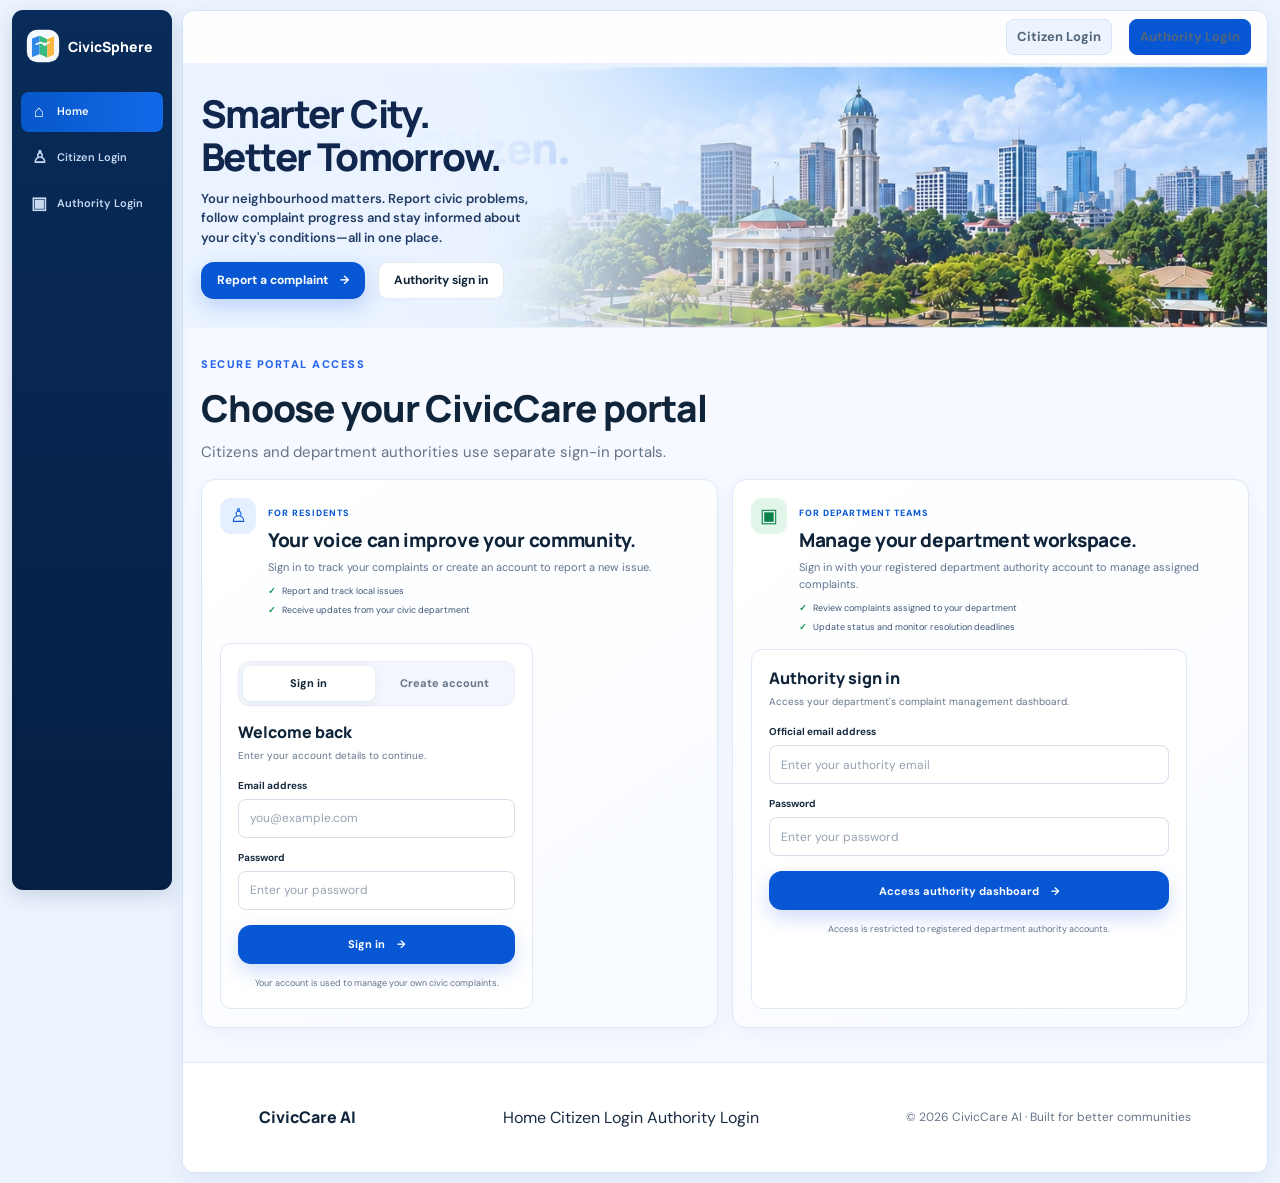
==== commit b4e98149: "Prepare CivicSphere dashboard and deployment" ====
--- a/app/frontend/index.html
+++ b/app/frontend/index.html
@@ -22,7 +22,7 @@
 <aside class="landing-sidebar" aria-label="CivicCare navigation">
     <a class="landing-sidebar-brand" href="#home">
         <img class="landing-brand-mark" src="assets/civiccare-mark.svg" alt="">
-        <span>CivicCare AI</span>
+        <span>CivicSphere</span>
     </a>
     <nav class="landing-sidebar-nav">
         <a class="is-active" href="#home"><span aria-hidden="true">⌂</span> Home</a>
--- a/app/frontend/css/style.css
+++ b/app/frontend/css/style.css
@@ -4227,7 +4227,7 @@
   padding:28px 32px;
   overflow:hidden;
   background:
-    linear-gradient(90deg,rgba(244,248,255,.99) 0%,rgba(244,248,255,.94) 34%,rgba(244,248,255,.18) 72%),
+    linear-gradient(90deg,rgba(244,248,255,1) 0%,rgba(244,248,255,.99) 40%,rgba(244,248,255,.92) 52%,rgba(244,248,255,.32) 76%,rgba(244,248,255,.08) 100%),
     url("../assets/civiccare-city-hero.jpg") center 48% / cover no-repeat;
 }
 .citizen-dashboard-v2 .citizen-hero h1 {
@@ -4294,9 +4294,88 @@
 .citizen-dashboard-v2 .weather-card {
   grid-area:weather;
   margin:0;
+  border-color:#d5e5f7;
   background:
-    linear-gradient(180deg,rgba(255,255,255,.96),rgba(255,255,255,.84)),
-    url("../assets/civiccare-city-hero.jpg") center / cover no-repeat;
+    linear-gradient(180deg,rgba(248,251,255,.97) 0%,rgba(248,251,255,.92) 66%,rgba(236,245,255,.76) 100%),
+    url("../assets/civiccare-city-hero.jpg") right center / cover no-repeat;
+}
+.citizen-dashboard-v2 .weather-header {
+  padding-bottom:10px;
+  border-bottom:1px solid rgba(173,197,225,.55);
+}
+.citizen-dashboard-v2 .weather-header h2 {
+  font-size:17px;
+}
+.citizen-dashboard-v2 .weather-header #weather-location {
+  font-size:11px;
+}
+.citizen-dashboard-v2 .weather-icon {
+  display:grid;
+  width:48px;
+  height:48px;
+  place-items:center;
+  border:1px solid rgba(255,255,255,.9);
+  border-radius:50%;
+  background:rgba(255,255,255,.76);
+  box-shadow:0 5px 16px rgba(37,99,235,.12);
+  font-size:30px;
+}
+.citizen-dashboard-v2 .weather-details {
+  display:grid;
+  grid-template-columns:minmax(0,.9fr) minmax(0,1.1fr);
+  align-items:center;
+  gap:12px;
+  margin-top:12px;
+}
+.citizen-dashboard-v2 .weather-main {
+  margin:0;
+}
+.citizen-dashboard-v2 #weather-temperature {
+  color:#102a52;
+  font-size:clamp(34px,4vw,46px);
+  line-height:1;
+}
+.citizen-dashboard-v2 #weather-condition {
+  color:#314e75;
+  font-size:13px;
+}
+.citizen-dashboard-v2 .weather-metrics {
+  grid-template-columns:repeat(2,minmax(0,1fr));
+  gap:7px;
+}
+.citizen-dashboard-v2 .weather-metric {
+  gap:2px;
+  padding:7px 9px;
+  border-color:rgba(193,211,233,.75);
+  border-radius:10px;
+  background:rgba(255,255,255,.7);
+}
+.citizen-dashboard-v2 .weather-metric span {
+  color:#526987;
+  font-size:10px;
+}
+.citizen-dashboard-v2 .weather-metric span::before {
+  display:inline-grid;
+  width:18px;
+  height:18px;
+  margin-right:5px;
+  place-items:center;
+  border-radius:50%;
+  background:#eaf2ff;
+  font-size:11px;
+  vertical-align:middle;
+}
+.citizen-dashboard-v2 .weather-metric:nth-child(1) span::before { content:"🌡️"; }
+.citizen-dashboard-v2 .weather-metric:nth-child(2) span::before { content:"💧"; }
+.citizen-dashboard-v2 .weather-metric:nth-child(3) span::before { content:"🌬️"; }
+.citizen-dashboard-v2 .weather-metric:nth-child(4) span::before { content:"☔"; }
+.citizen-dashboard-v2 .weather-metric strong {
+  color:#18365d;
+  font-size:13px;
+}
+.citizen-dashboard-v2 .weather-note {
+  margin-top:10px;
+  font-size:10px;
 }
 .citizen-dashboard-v2 .citizen-overview-card {
   padding:16px;
@@ -4384,7 +4463,19 @@
   .citizen-dashboard-v2 .citizen-hero {
     min-height:210px;
     padding:20px;
-    background-position:58% center;
+    background-position:0 0,100% center;
+    background-image:
+      linear-gradient(90deg,rgba(244,248,255,1) 0%,rgba(244,248,255,.98) 58%,rgba(244,248,255,.75) 100%),
+      url("../assets/civiccare-city-hero.jpg");
+  }
+  .citizen-dashboard-v2 .weather-details {
+    grid-template-columns:1fr;
+  }
+  .citizen-dashboard-v2 .weather-main {
+    align-items:flex-start;
+  }
+  .citizen-dashboard-v2 .weather-metrics {
+    grid-template-columns:repeat(2,minmax(0,1fr));
   }
   .citizen-dashboard-v2 .dashboard-stats {
     grid-template-columns:repeat(2,minmax(0,1fr));
